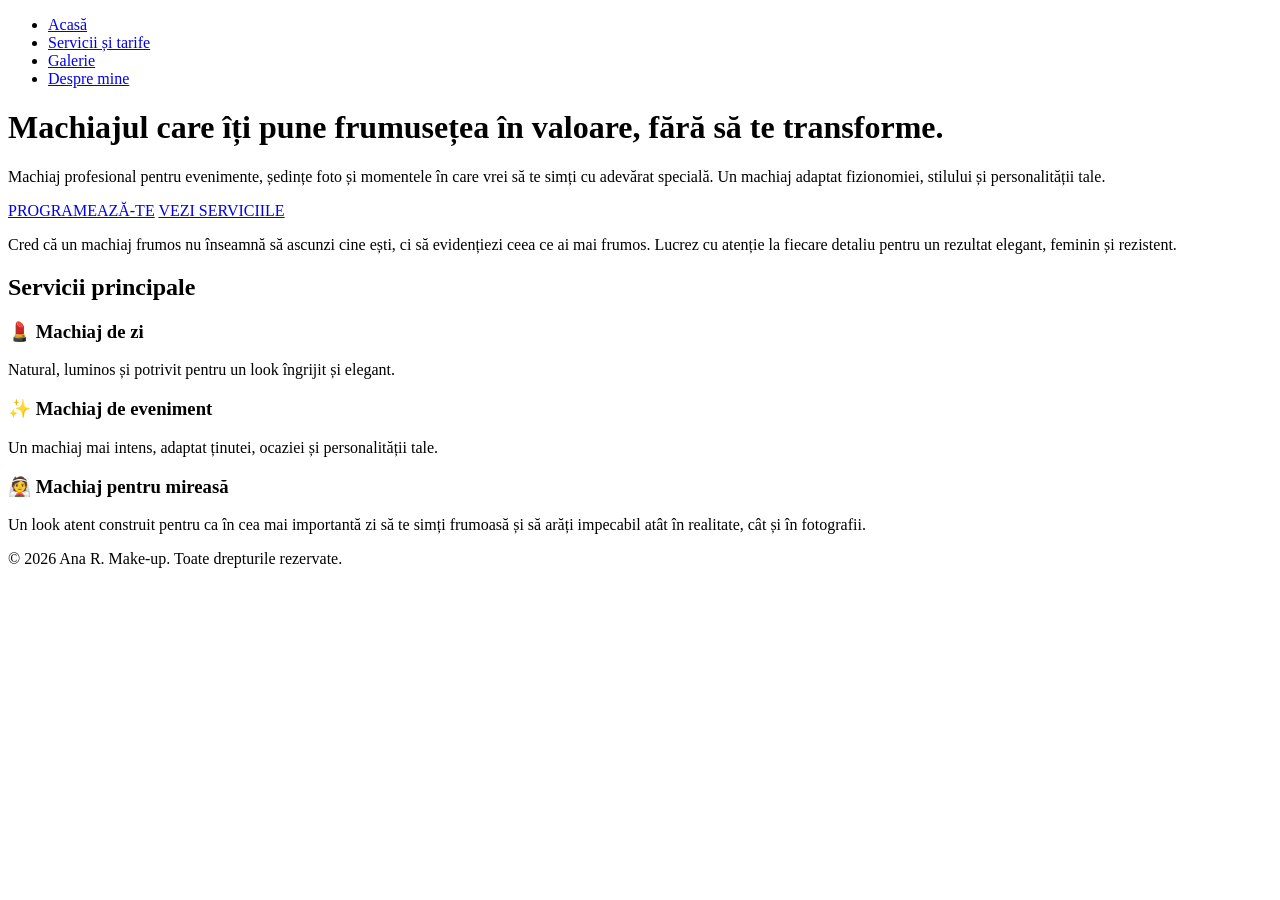
==== index.html @ 7019aa93 "Update index.html" ====
<!DOCTYPE html>
<html lang="ro">
<head>
  <meta charset="UTF-8">
  <meta name="viewport" content="width=device-width, initial-scale=1.0">
  <title>Ana R. Make-up</title>
  <!--Logo title begin-->
  <link rel="icon" type="img/icon" href="logo_Ana_R.png">
  <!--Logo Title end-->
  <link rel="stylesheet" href="/style/style.css">
</head>
<body>
  <header></header>
  <!-- Navigarea Eleganta Modificata -->
  <nav class="main-navbar">
    <div class="nav-container">
      <div class="menu">
        <ul>
          <li><a href="index.html" class="nav-link">Acasă</a></li>
          <li><a href="services.html" class="nav-link">Servicii și tarife</a></li>
          <li><a href="gallery.html" class="nav-link">Galerie</a></li>
          <li><a href="about_my.html" class="nav-link">Despre mine</a></li>
        </ul>
      </div>
    </div>
  </nav>

  <!-- Sectiunea Hero -->
    <div class="hero-section">
        <h1>Machiajul care îți pune frumusețea în valoare, fără să te transforme.</h1>
        <p class="subtitle">Machiaj profesional pentru evenimente, ședințe foto și momentele în care vrei să te simți cu adevărat specială. Un machiaj adaptat fizionomiei, stilului și personalității tale.</p>
        
        <div class="cta-buttons">
            <a href="services.html" class="btn-primary">PROGRAMEAZĂ-TE</a>
            <a href="services.html" class="btn-secondary">VEZI SERVICIILE</a>
        </div>
    </div>

    <!-- Scurta Prezentare -->
    <div class="intro-section">
        <p>Cred că un machiaj frumos nu înseamnă să ascunzi cine ești, ci să evidențiezi ceea ce ai mai frumos. Lucrez cu atenție la fiecare detaliu pentru un rezultat elegant, feminin și rezistent.</p>
    </div>

    <!-- Servicii Vedeta (Mini-Carduri) -->
    <div class="featured-services">
        <h2>Servicii principale</h2>
        <div class="services-grid">
            <div class="service-card">
                <h3>💄 Machiaj de zi</h3>
                <p>Natural, luminos și potrivit pentru un look îngrijit și elegant.</p>
            </div>
            <div class="service-card">
                <h3>✨ Machiaj de eveniment</h3>
                <p>Un machiaj mai intens, adaptat ținutei, ocaziei și personalității tale.</p>
            </div>
            <div class="service-card">
                <h3>👰 Machiaj pentru mireasă</h3>
                <p>Un look atent construit pentru ca în cea mai importantă zi să te simți frumoasă și să arăți impecabil atât în realitate, cât și în fotografii.</p>
            </div>
        </div>
    </div>
  <aside></aside>
   <!-- Subsol Pagina (Footer) -->
  <footer>
    <div class="footer-content">
      <p>&copy; 2026 Ana R. Make-up. Toate drepturile rezervate.</p>
    </div>
  </footer>
</body>
</html>

</body>
</html>
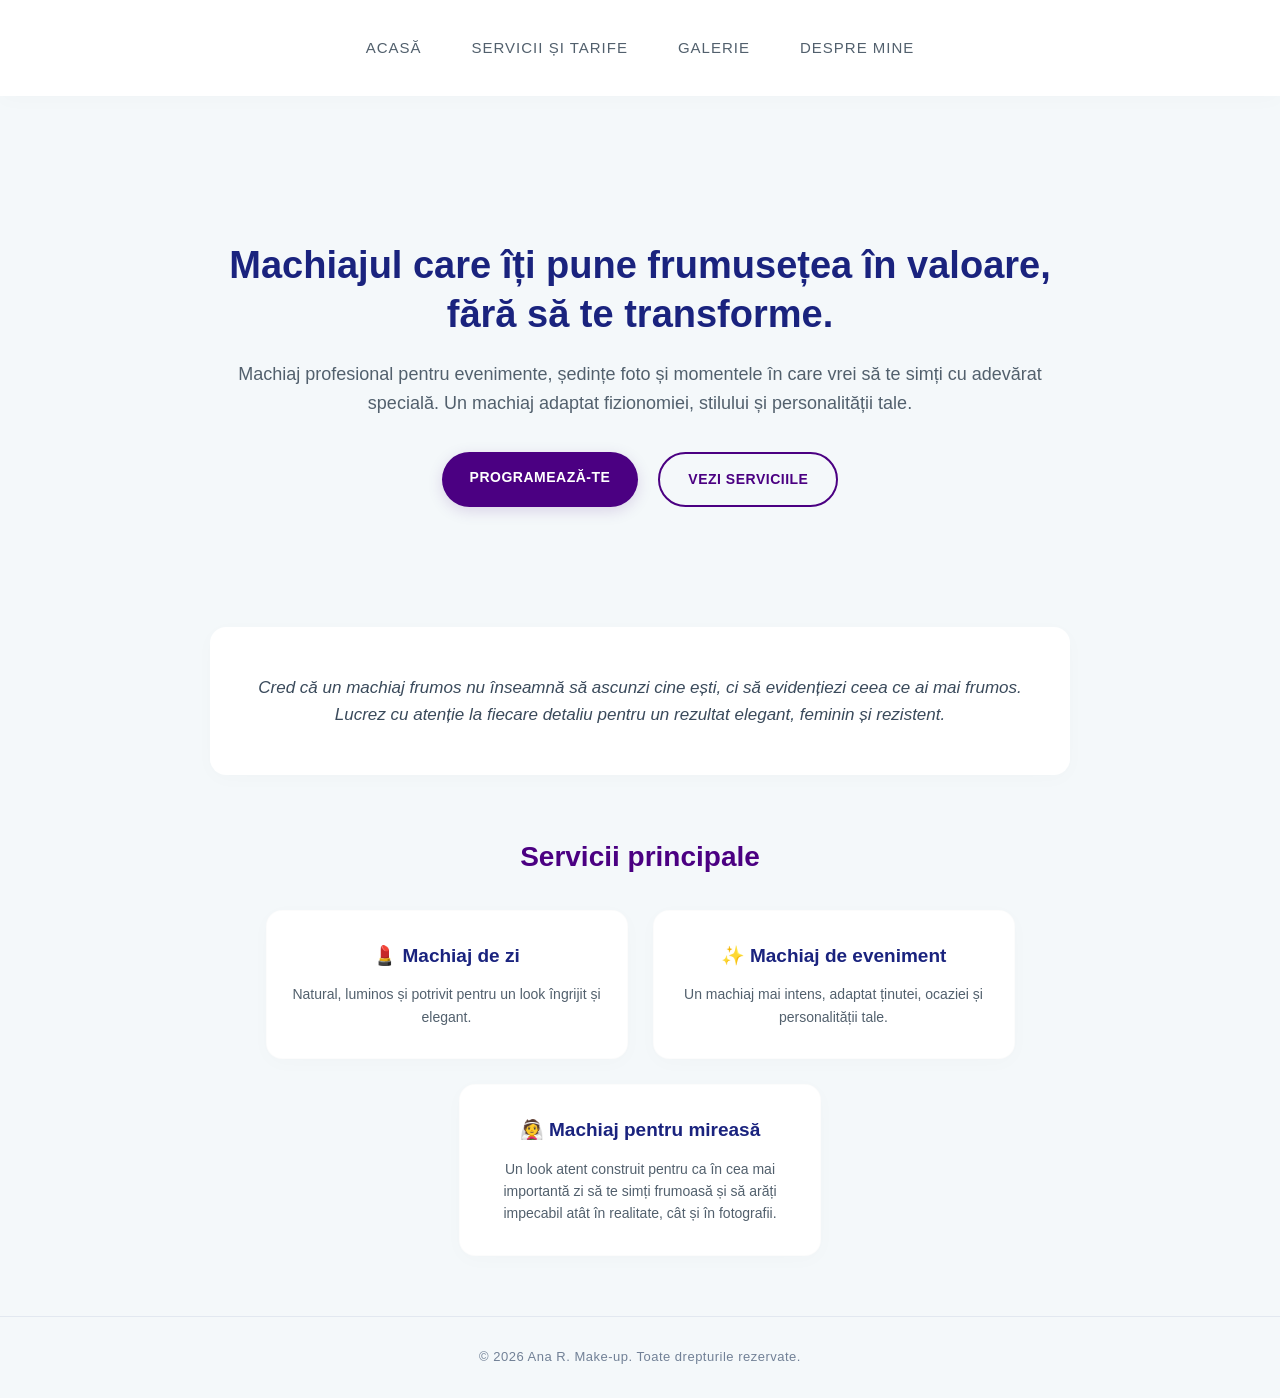
==== commit 936354d3: "Update index.html" ====
--- a/index.html
+++ b/index.html
@@ -7,7 +7,7 @@
   <!--Logo title begin-->
   <link rel="icon" type="img/icon" href="logo_Ana_R.png">
   <!--Logo Title end-->
-  <link rel="stylesheet" href="/style/style.css">
+  <link rel="stylesheet" href="style.css">
 </head>
 <body>
   <header></header>
--- a/style.css
+++ b/style.css
@@ -0,0 +1,375 @@
+body{
+  background-color:  #F0F8FF;
+  color: #1A237E;
+  font-family: Arial,sans-serif;
+}
+
+
+
+
+/* ==========================================================================
+   STILIZARE NAVBAR PREMIUM (MODIFICAT - COBORT ȘI AERISIT)
+   ========================================================================== */
+.main-navbar {
+    background-color: #ffffff; /* Fundal alb imaculat pentru contrast */
+    padding: 35px 0;           /* Mărit de la 20px pentru a coborî vizual meniul și a-l face mai impunător */
+    margin-bottom: 40px;       /* Împinge conținutul paginii (Hero) mai jos, eliminând senzația de înghesuit */
+    box-shadow: 0 4px 20px rgba(0, 0, 0, 0.02); /* Umbră extrem de subtilă */
+    position: sticky;          /* Rămâne fix sus la scroll într-un mod elegant */
+    top: 0;
+    z-index: 1000;
+}
+
+.nav-container {
+    max-width: 1000px;
+    margin: 0 auto;
+    padding: 0 20px;
+    display: flex;
+    justify-content: center;   /* Centrează perfect meniul pe ecran */
+}
+
+.menu ul {
+    list-style-type: none;     /* Elimină punctele din listă */
+    margin: 0;
+    padding: 0;
+    display: flex;
+    gap: 50px;                 /* Spațiere mărită între legături pentru un aspect mai aerisit */
+}
+
+.nav-link {
+    text-decoration: none;
+    color: #52606D;            /* Griul rafinat din restul site-ului */
+    font-size: 15px;
+    font-weight: 500;
+    letter-spacing: 1px;       /* Distanțare ușoară între litere pentru eleganță */
+    text-transform: uppercase; /* Scris cu majuscule discrete */
+    padding: 8px 0;
+    position: relative;
+    transition: color 0.3s ease;
+}
+
+/* Efect vizual la hover: Indigo-ul din paleta de culori a site-ului */
+.nav-link:hover {
+    color: #4B0082; 
+}
+
+/* Linia fină decorativă care se deschide de la mijloc la hover */
+.nav-link::after {
+    content: '';
+    position: absolute;
+    bottom: 0;
+    left: 50%;
+    width: 0;
+    height: 2px;
+    background-color: #4B0082;
+    transition: all 0.3s ease;
+    transform: translateX(-50%);
+}
+
+.nav-link:hover::after {
+    width: 100%;               /* Linia se extinde complet doar când pui mouse-ul */
+}
+
+
+
+
+/* ==========================================================================
+   1. STILURI GENERALE ȘI FUNDAL
+   ========================================================================== */
+body {
+    background-color: #F4F8FA; /* Albastru extrem de fin și deschis, aproape de alb */
+    color: #2C3E50;            /* Gri închis spre albastru, foarte elegant */
+    font-family: 'Segoe UI', Roboto, Helvetica, Arial, sans-serif;
+    margin: 0;
+    padding: 0;
+    line-height: 1.6;
+}
+
+/* Containere pentru aliniere */
+.container, .services-container, .gallery-container, .about-container {
+    max-width: 1000px;
+    margin: 0 auto;
+    padding: 40px 20px;
+}
+
+h2 {
+    color: #4B0082; /* Accent Indigo pentru titluri */
+    font-size: 28px;
+    font-weight: 600;
+    text-align: center;
+    margin-bottom: 10px;
+}
+
+.section-intro {
+    text-align: center;
+    max-width: 700px;
+    margin: 0 auto 40px auto;
+    color: #606F7B;
+    font-size: 16px;
+}
+
+/* ==========================================================================
+   2. PAGINA ACASĂ (INDEX) - HERO & INTRO
+   ========================================================================== */
+.hero-section {
+    text-align: center;
+    padding: 80px 20px;
+    max-width: 850px;
+    margin: 0 auto;
+}
+
+.hero-section h1 {
+    font-size: 38px;
+    color: #1A237E; /* Albastru închis regal */
+    line-height: 1.3;
+    margin-bottom: 20px;
+    font-weight: 600;
+}
+
+.hero-section .subtitle {
+    font-size: 18px;
+    color: #52606D;
+    margin-bottom: 35px;
+}
+
+/* Butoane interactive */
+.cta-buttons {
+    display: flex;
+    justify-content: center;
+    gap: 20px;
+}
+
+.btn-primary, .btn-secondary {
+    display: inline-block;
+    text-decoration: none;
+    padding: 14px 28px;
+    font-size: 14px;
+    font-weight: 600;
+    letter-spacing: 0.5px;
+    border-radius: 30px; /* Margini complet rotunjite și fine */
+    transition: all 0.3s ease;
+}
+
+.btn-primary {
+    background-color: #4B0082; /* Indigo */
+    color: #ffffff;
+    box-shadow: 0 4px 15px rgba(75, 0, 130, 0.15);
+}
+
+.btn-primary:hover {
+    background-color: #360061;
+    transform: translateY(-2px); /* Ridicare ușoară la hover */
+}
+
+.btn-secondary {
+    background-color: transparent;
+    color: #4B0082;
+    border: 2px solid #4B0082;
+}
+
+.btn-secondary:hover {
+    background-color: rgba(75, 0, 130, 0.05);
+    transform: translateY(-2px);
+}
+
+/* Scurta prezentare */
+.intro-section {
+    background-color: #ffffff; /* Fundal alb curat pentru contrast */
+    max-width: 800px;
+    margin: 40px auto;
+    padding: 30px;
+    border-radius: 16px;
+    text-align: center;
+    font-size: 17px;
+    font-style: italic;
+    color: #3A4A5B;
+    box-shadow: 0 4px 20px rgba(0, 0, 0, 0.02);
+}
+
+/* ==========================================================================
+   3. CARDURI DE SERVICII PRINCIPALE (INDEX)
+   ========================================================================== */
+.featured-services {
+    max-width: 1000px;
+    margin: 60px auto;
+    padding: 0 20px;
+}
+
+.services-grid {
+    display: flex;
+    flex-wrap: wrap;
+    gap: 25px;
+    justify-content: center;
+    margin-top: 30px;
+}
+
+.service-card {
+    background: #ffffff;
+    flex: 1;
+    min-width: 280px;
+    max-width: 310px;
+    padding: 30px 25px;
+    border-radius: 16px;
+    box-shadow: 0 4px 20px rgba(0, 0, 0, 0.02);
+    border: 1px solid rgba(0, 0, 0, 0.01);
+    text-align: center;
+    transition: transform 0.3s ease;
+}
+
+.service-card:hover {
+    transform: translateY(-5px);
+}
+
+.service-card h3 {
+    color: #1A237E;
+    font-size: 19px;
+    margin-top: 0;
+    margin-bottom: 12px;
+}
+
+.service-card p {
+    font-size: 14px;
+    color: #52606D;
+    margin: 0;
+}
+
+/* ==========================================================================
+   4. PAGINA DE SERVICII - TABEL ELEGANT
+   ========================================================================== */
+.prices-table {
+    width: 100%;
+    border-collapse: collapse;
+    background: #ffffff;
+    border-radius: 16px;
+    overflow: hidden; /* Ascunde colțurile ascuțite ale tabelului */
+    box-shadow: 0 4px 25px rgba(0, 0, 0, 0.03);
+    margin-top: 20px;
+}
+
+.prices-table th {
+    background-color: #4B0082; /* Antet tabel indigo */
+    color: #ffffff;
+    text-align: left;
+    padding: 18px 24px;
+    font-size: 15px;
+    text-transform: uppercase;
+    letter-spacing: 0.5px;
+}
+
+.prices-table td {
+    padding: 20px 24px;
+    border-bottom: 1px solid #EBF1F5;
+    color: #2C3E50;
+    font-size: 15px;
+}
+
+.prices-table tr:last-child td {
+    border-bottom: none;
+}
+
+.prices-table td strong {
+    color: #1A237E;
+}
+
+.prices-table td small {
+    color: #7B8A96;
+    font-size: 13px;
+}
+
+/* ==========================================================================
+   5. PAGINA GALERIE - PORTOFOLIU GRID
+   ========================================================================== */
+.gallery-grid {
+    display: grid;
+    grid-template-columns: repeat(auto-fit, minmax(220px, 1fr));
+    gap: 25px;
+    margin-top: 30px;
+}
+
+.gallery-item {
+    position: relative;
+    background: #ffffff;
+    border-radius: 16px;
+    overflow: hidden;
+    box-shadow: 0 4px 20px rgba(0, 0, 0, 0.03);
+}
+
+.gallery-item img {
+    width: 100%;
+    height: 320px;
+    object-fit: cover; /* Decupează armonios pozele indiferent de dimensiunea originală */
+    display: block;
+    transition: transform 0.4s ease;
+}
+
+.gallery-item:hover img {
+    transform: scale(1.05); /* Zoom discret la trecerea cu mouse-ul */
+}
+
+.gallery-tag {
+    display: block;
+    padding: 12px;
+    text-align: center;
+    font-size: 14px;
+    font-weight: 500;
+    color: #4A5568;
+    background-color: #ffffff;
+    border-top: 1px solid #F0F4F8;
+}
+
+/* ==========================================================================
+   6. PAGINA DESPRE MINE - PARAGRAFE ȘI EMBLEME
+   ========================================================================== */
+.about-paragraphs {
+    max-width: 750px;
+    margin: 30px auto 50px auto;
+    font-size: 16px;
+    color: #3A4A5B;
+    text-align: center;
+}
+
+.about-paragraphs p {
+    margin-bottom: 20px;
+}
+
+.info-badge {
+    background: #ffffff;
+    max-width: 750px;
+    margin: 20px auto;
+    padding: 25px 30px;
+    border-radius: 16px;
+    box-shadow: 0 4px 20px rgba(0, 0, 0, 0.02);
+    border-left: 4px solid #4B0082; /* Linie fină decorativă indigo în stânga */
+}
+
+.info-badge h3 {
+    margin-top: 0;
+    margin-bottom: 10px;
+    color: #1A237E;
+    font-size: 18px;
+}
+
+.info-badge p {
+    margin: 0;
+    font-size: 14.5px;
+    color: #52606D;
+}
+/* ==========================================================================
+   7. STILIZARE FOOTER (SUBSOL PAGINĂ)
+   ========================================================================== */
+footer {
+    width: 100%;
+    background-color: transparent; /* Rămâne pe fundalul fin al site-ului */
+    padding: 30px 0;
+    margin-top: 60px;              /* Împinge footer-ul ca să respire conținutul */
+    border-top: 1px solid #E2E8F0; /* O linie fină despărțitoare gri-albăstruie */
+    text-align: center;
+}
+
+.footer-content p {
+    margin: 0;
+    font-family: 'Segoe UI', Roboto, sans-serif;
+    font-size: 13px;               /* Text mic și elegant */
+    color: #718096;                /* Un gri șters, finuț */
+    letter-spacing: 0.5px;
+}
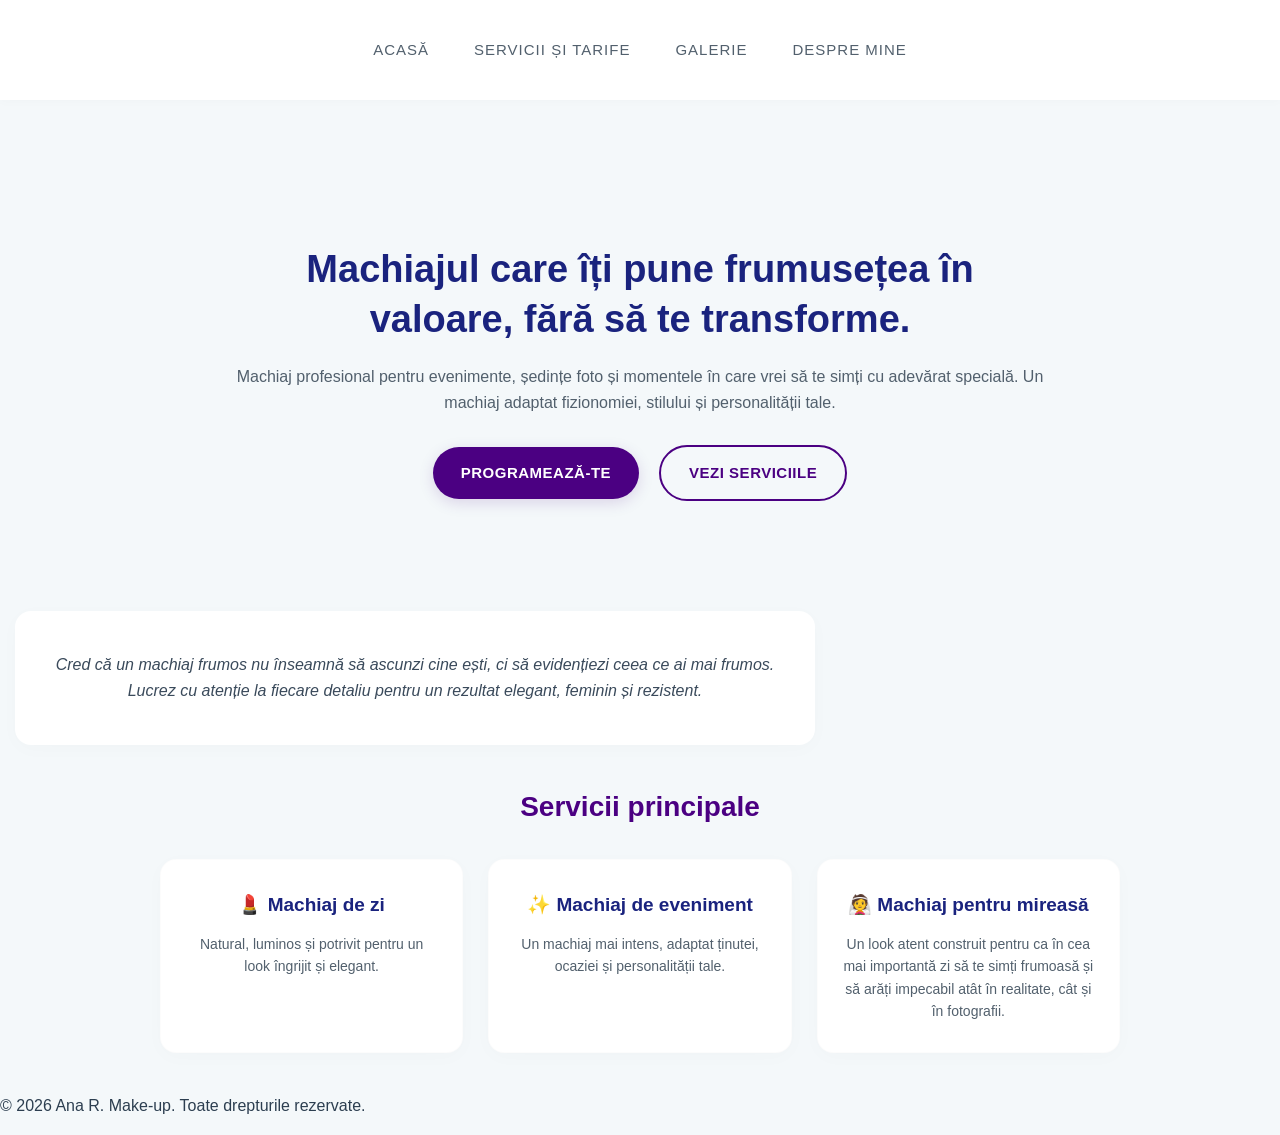
==== commit 1b97eab9: "Update index.html" ====
--- a/index.html
+++ b/index.html
@@ -7,7 +7,8 @@
   <!--Logo title begin-->
   <link rel="icon" type="img/icon" href="logo_Ana_R.png">
   <!--Logo Title end-->
-  <link rel="stylesheet" href="style.css">
+  <link rel="stylesheet" href="style.css?v=3">
+
 </head>
 <body>
   <header></header>
--- a/style.css
+++ b/style.css
@@ -1,81 +1,10 @@
-body{
-  background-color:  #F0F8FF;
-  color: #1A237E;
-  font-family: Arial,sans-serif;
-}
-
-
-
-
 /* ==========================================================================
-   STILIZARE NAVBAR PREMIUM (MODIFICAT - COBORT ȘI AERISIT)
+   1. RESET ȘI STILURI GENERALE (PENTRU TOATE ECRANELE)
    ========================================================================== */
-.main-navbar {
-    background-color: #ffffff; /* Fundal alb imaculat pentru contrast */
-    padding: 35px 0;           /* Mărit de la 20px pentru a coborî vizual meniul și a-l face mai impunător */
-    margin-bottom: 40px;       /* Împinge conținutul paginii (Hero) mai jos, eliminând senzația de înghesuit */
-    box-shadow: 0 4px 20px rgba(0, 0, 0, 0.02); /* Umbră extrem de subtilă */
-    position: sticky;          /* Rămâne fix sus la scroll într-un mod elegant */
-    top: 0;
-    z-index: 1000;
-}
-
-.nav-container {
-    max-width: 1000px;
-    margin: 0 auto;
-    padding: 0 20px;
-    display: flex;
-    justify-content: center;   /* Centrează perfect meniul pe ecran */
-}
-
-.menu ul {
-    list-style-type: none;     /* Elimină punctele din listă */
-    margin: 0;
-    padding: 0;
-    display: flex;
-    gap: 50px;                 /* Spațiere mărită între legături pentru un aspect mai aerisit */
-}
-
-.nav-link {
-    text-decoration: none;
-    color: #52606D;            /* Griul rafinat din restul site-ului */
-    font-size: 15px;
-    font-weight: 500;
-    letter-spacing: 1px;       /* Distanțare ușoară între litere pentru eleganță */
-    text-transform: uppercase; /* Scris cu majuscule discrete */
-    padding: 8px 0;
-    position: relative;
-    transition: color 0.3s ease;
-}
-
-/* Efect vizual la hover: Indigo-ul din paleta de culori a site-ului */
-.nav-link:hover {
-    color: #4B0082; 
-}
-
-/* Linia fină decorativă care se deschide de la mijloc la hover */
-.nav-link::after {
-    content: '';
-    position: absolute;
-    bottom: 0;
-    left: 50%;
-    width: 0;
-    height: 2px;
-    background-color: #4B0082;
-    transition: all 0.3s ease;
-    transform: translateX(-50%);
-}
-
-.nav-link:hover::after {
-    width: 100%;               /* Linia se extinde complet doar când pui mouse-ul */
-}
-
-
-
-
-/* ==========================================================================
-   1. STILURI GENERALE ȘI FUNDAL
-   ========================================================================== */
+* {
+    box-sizing: border-box; /* Previne ieșirea elementelor din margini */
+}
+
 body {
     background-color: #F4F8FA; /* Albastru extrem de fin și deschis, aproape de alb */
     color: #2C3E50;            /* Gri închis spre albastru, foarte elegant */
@@ -109,56 +38,113 @@
 }
 
 /* ==========================================================================
-   2. PAGINA ACASĂ (INDEX) - HERO & INTRO
+   2. STRUCTURĂ NAVBAR (MOBILE FIRST - TELEFOANE)
+   ========================================================================== */
+.main-navbar {
+    background-color: #ffffff;
+    padding: 15px 0;              
+    margin-bottom: 20px;          
+    box-shadow: 0 2px 10px rgba(0, 0, 0, 0.02);
+    position: sticky;
+    top: 0;
+    z-index: 1000;
+    width: 100%;
+}
+
+.nav-container {
+    width: 100%;
+    padding: 0 15px;              
+}
+
+.menu {
+    width: 100%;
+}
+
+.menu ul {
+    list-style-type: none;
+    margin: 0;
+    padding: 0;
+    display: flex;
+    flex-direction: column;       /* Elemente așezate vertical pe mobil */
+    gap: 12px;                    
+    align-items: center;          
+    width: 100%;
+}
+
+.nav-link {
+    text-decoration: none;
+    color: #52606D;
+    font-size: 14px;              
+    font-weight: 500;
+    letter-spacing: 0.5px;
+    text-transform: uppercase;
+    padding: 6px 12px;
+    display: block;               
+    transition: all 0.3s ease;
+    text-align: center;
+}
+
+.nav-link:hover {
+    color: #4B0082;
+}
+
+/* ==========================================================================
+   3. PAGINA ACASĂ - HERO & SECȚIUNEA INTRO (STILIZARE SPECIALĂ MOBIL)
    ========================================================================== */
 .hero-section {
     text-align: center;
-    padding: 80px 20px;
+    padding: 40px 20px; /* Redus pe mobil ca să nu ocupe tot ecranul */
     max-width: 850px;
     margin: 0 auto;
 }
 
 .hero-section h1 {
-    font-size: 38px;
-    color: #1A237E; /* Albastru închis regal */
+    font-size: 28px; /* Redus considerabil de la 38px pe mobil pentru a preveni textul gigant */
+    color: #1A237E;  /* Albastru închis regal */
     line-height: 1.3;
     margin-bottom: 20px;
     font-weight: 600;
 }
 
 .hero-section .subtitle {
-    font-size: 18px;
+    font-size: 16px;
     color: #52606D;
-    margin-bottom: 35px;
-}
-
-/* Butoane interactive */
+    margin-bottom: 30px;
+}
+
+/* Butoane interactive optimizate pentru mobil */
 .cta-buttons {
     display: flex;
-    justify-content: center;
-    gap: 20px;
+    flex-direction: column; /* Pe telefoane se pun unul sub altul pentru a nu fi tăiate */
+    align-items: center;
+    gap: 15px;
+    width: 100%;
 }
 
 .btn-primary, .btn-secondary {
     display: inline-block;
     text-decoration: none;
     padding: 14px 28px;
-    font-size: 14px;
+    font-size: 15px;
     font-weight: 600;
     letter-spacing: 0.5px;
-    border-radius: 30px; /* Margini complet rotunjite și fine */
+    border-radius: 30px; 
     transition: all 0.3s ease;
+    width: 100%;         /* Ocupă toată lățimea disponibilă pe mobil pentru click ușor */
+    max-width: 280px;    /* Împiedică butoanele să devină uriașe pe ecrane intermediare */
+    text-align: center;
+    white-space: nowrap; /* Împiedică cuvintele lungi să treacă urât pe rândul doi */
 }
 
 .btn-primary {
-    background-color: #4B0082; /* Indigo */
+    background-color: #4B0082; 
     color: #ffffff;
     box-shadow: 0 4px 15px rgba(75, 0, 130, 0.15);
 }
 
 .btn-primary:hover {
     background-color: #360061;
-    transform: translateY(-2px); /* Ridicare ușoară la hover */
+    transform: translateY(-2px); 
 }
 
 .btn-secondary {
@@ -174,24 +160,24 @@
 
 /* Scurta prezentare */
 .intro-section {
-    background-color: #ffffff; /* Fundal alb curat pentru contrast */
+    background-color: #ffffff; 
     max-width: 800px;
-    margin: 40px auto;
-    padding: 30px;
+    margin: 30px 15px;
+    padding: 25px;
     border-radius: 16px;
     text-align: center;
-    font-size: 17px;
+    font-size: 16px;
     font-style: italic;
     color: #3A4A5B;
     box-shadow: 0 4px 20px rgba(0, 0, 0, 0.02);
 }
 
 /* ==========================================================================
-   3. CARDURI DE SERVICII PRINCIPALE (INDEX)
+   4. ALTE SECȚIUNI (CARDURI, TABELE, GRIDURI)
    ========================================================================== */
 .featured-services {
     max-width: 1000px;
-    margin: 60px auto;
+    margin: 40px auto;
     padding: 0 20px;
 }
 
@@ -233,21 +219,18 @@
     margin: 0;
 }
 
-/* ==========================================================================
-   4. PAGINA DE SERVICII - TABEL ELEGANT
-   ========================================================================== */
 .prices-table {
     width: 100%;
     border-collapse: collapse;
     background: #ffffff;
     border-radius: 16px;
-    overflow: hidden; /* Ascunde colțurile ascuțite ale tabelului */
+    overflow: hidden; 
     box-shadow: 0 4px 25px rgba(0, 0, 0, 0.03);
     margin-top: 20px;
 }
 
 .prices-table th {
-    background-color: #4B0082; /* Antet tabel indigo */
+    background-color: #4B0082; 
     color: #ffffff;
     text-align: left;
     padding: 18px 24px;
@@ -276,9 +259,6 @@
     font-size: 13px;
 }
 
-/* ==========================================================================
-   5. PAGINA GALERIE - PORTOFOLIU GRID
-   ========================================================================== */
 .gallery-grid {
     display: grid;
     grid-template-columns: repeat(auto-fit, minmax(220px, 1fr));
@@ -297,79 +277,141 @@
 .gallery-item img {
     width: 100%;
     height: 320px;
-    object-fit: cover; /* Decupează armonios pozele indiferent de dimensiunea originală */
-    display: block;
-    transition: transform 0.4s ease;
-}
-
-.gallery-item:hover img {
-    transform: scale(1.05); /* Zoom discret la trecerea cu mouse-ul */
-}
-
-.gallery-tag {
-    display: block;
-    padding: 12px;
-    text-align: center;
-    font-size: 14px;
-    font-weight: 500;
-    color: #4A5568;
-    background-color: #ffffff;
-    border-top: 1px solid #F0F4F8;
-}
+    object-fit: cover; 
+}
+
 
 /* ==========================================================================
-   6. PAGINA DESPRE MINE - PARAGRAFE ȘI EMBLEME
+   5. ADAPTARE DETALIATĂ PENTRU TABLETE ȘI LAPTOPURI (ECRANE MARI > 769px)
    ========================================================================== */
-.about-paragraphs {
-    max-width: 750px;
-    margin: 30px auto 50px auto;
-    font-size: 16px;
-    color: #3A4A5B;
-    text-align: center;
-}
-
-.about-paragraphs p {
-    margin-bottom: 20px;
-}
-
-.info-badge {
-    background: #ffffff;
-    max-width: 750px;
-    margin: 20px auto;
-    padding: 25px 30px;
-    border-radius: 16px;
-    box-shadow: 0 4px 20px rgba(0, 0, 0, 0.02);
-    border-left: 4px solid #4B0082; /* Linie fină decorativă indigo în stânga */
-}
-
-.info-badge h3 {
-    margin-top: 0;
-    margin-bottom: 10px;
-    color: #1A237E;
-    font-size: 18px;
-}
-
-.info-badge p {
-    margin: 0;
-    font-size: 14.5px;
-    color: #52606D;
-}
-/* ==========================================================================
-   7. STILIZARE FOOTER (SUBSOL PAGINĂ)
-   ========================================================================== */
-footer {
-    width: 100%;
-    background-color: transparent; /* Rămâne pe fundalul fin al site-ului */
-    padding: 30px 0;
-    margin-top: 60px;              /* Împinge footer-ul ca să respire conținutul */
-    border-top: 1px solid #E2E8F0; /* O linie fină despărțitoare gri-albăstruie */
-    text-align: center;
-}
-
-.footer-content p {
-    margin: 0;
-    font-family: 'Segoe UI', Roboto, sans-serif;
-    font-size: 13px;               /* Text mic și elegant */
-    color: #718096;                /* Un gri șters, finuț */
-    letter-spacing: 0.5px;
-}
+@media screen and (min-width: 769px) {
+    .main-navbar {
+        padding: 30px 0;          
+        margin-bottom: 40px;
+    }
+
+    .nav-container {
+        max-width: 1000px;
+        margin: 0 auto;
+        display: flex;
+        justify-content: center;
+    }
+
+    .menu ul {
+        flex-direction: row;      /* Meniul revine la formă orizontală pe monitor */
+        gap: 45px;                
+        justify-content: center;
+    }
+
+    .nav-link {
+        font-size: 15px;
+        letter-spacing: 1px;
+        padding: 8px 0;
+        position: relative;
+    }
+
+    .nav-link::after {
+        content: '';
+        position: absolute;
+        bottom: 0;
+        left: 50%;
+        width: 0;
+        height: 2px;
+        background-color: #4B0082;
+        transition: all 0.3s ease;
+        transform: translateX(-50%);
+    }
+
+    .nav-link:hover::after {
+        width: 100%;
+    }
+
+    /* Modificări secțiune Hero pe PC */
+    .hero-section {
+        padding: 80px 20px;
+    }
+
+    .hero-section h1 {
+        font-size: 38px; /* Își revine la dimensiunea elegantă de monitor */
+    }
+
+    /* Butoanele revin în linie orizontală pe ecran mare */
+    .cta-buttons {
+        flex-direction: row;
+        justify-content: center;
+        gap: 20px;
+    }
+
+    .btn-primary, .btn-secondary {
+        width: auto; /* Renunță la lățimea 100% de mobil */
+    }
+}
+
+/* ==========================================
+   STILURI SPECIALE PENTRU MOBIL (RESPONSIVE)
+   ========================================== */
+@media (max-width: 768px) {
+    
+    /* 1. Meniul de Navigare (Aliniat pe orizontală, de la stânga la dreapta) */
+    .menu ul {
+        display: flex !important;
+        flex-direction: row !important;  /* Forțează așezarea în linie */
+        flex-wrap: wrap;                 /* Trece pe rând nou doar dacă ecranul e extrem de mic */
+        justify-content: center;         /* Centrează meniul pe ecran */
+        gap: 6px 10px;                   /* Spațiu mic între link-uri (6px sus/jos, 10px stânga/dreapta) */
+        padding: 10px 5px !important;
+        margin: 0;
+        list-style: none;
+        width: 100%;
+    }
+
+    .nav-link {
+        font-size: 11px !important;      /* Font mai mic ca să încapă toate pe un singur rând */
+        padding: 5px 6px !important;     /* Spațiere compactă pe orizontală */
+        letter-spacing: 0.3px !important;
+        white-space: nowrap;             /* Împiedică ruperea textului din interiorul unui link (ex: "DESPRE MINE") */
+    }
+
+    /* 2. Zona de text (Hero Section) */
+    .hero-content h1 {
+        font-size: 28px !important;      /* Micșorează titlul principal ca să nu ocupe tot ecranul */
+        line-height: 1.3;
+        padding: 0 15px;
+    }
+
+    .hero-content p {
+        font-size: 15px !important;      /* Ajustează textul descriptiv */
+        padding: 0 20px;
+    }
+
+    /* 3. Butoanele de jos (PROGRAMEAZĂ-TE / VEZI SERVICIILE) */
+    .hero-buttons {
+        display: flex !important;
+        flex-direction: column !important; /* Butoanele stau unul sub altul pentru a avea lățime completă și a fi ușor de apăsat */
+        align-items: center;
+        gap: 12px;
+        width: 100%;
+        padding: 0 20px;
+        box-sizing: border-box;
+    }
+
+    /* Stilul comun pentru ambele butoane pe mobil */
+    .hero-buttons a, 
+    .hero-buttons button,
+    .btn-programeaza, 
+    .btn-vezi {
+        display: block !important;
+        width: 100% !important;          /* Ocupă toată lățimea ecranului (minus marginile) */
+        max-width: 320px;                /* Nu le lasă să devină exagerat de late pe telefoane mari */
+        box-sizing: border-box;
+        padding: 14px 20px !important;   /* Spațiu interior generos pentru text */
+        text-align: center;
+        font-size: 14px !important;      /* Dimensiune perfectă pentru lizibilitate */
+        font-weight: 600;
+        letter-spacing: 0.5px;
+        text-transform: uppercase;
+        border-radius: 30px !important;  /* Păstrează marginile rotunjite din design */
+        white-space: nowrap;             /* Garantează că textul nu se va tăia niciodată */
+    }
+}
+
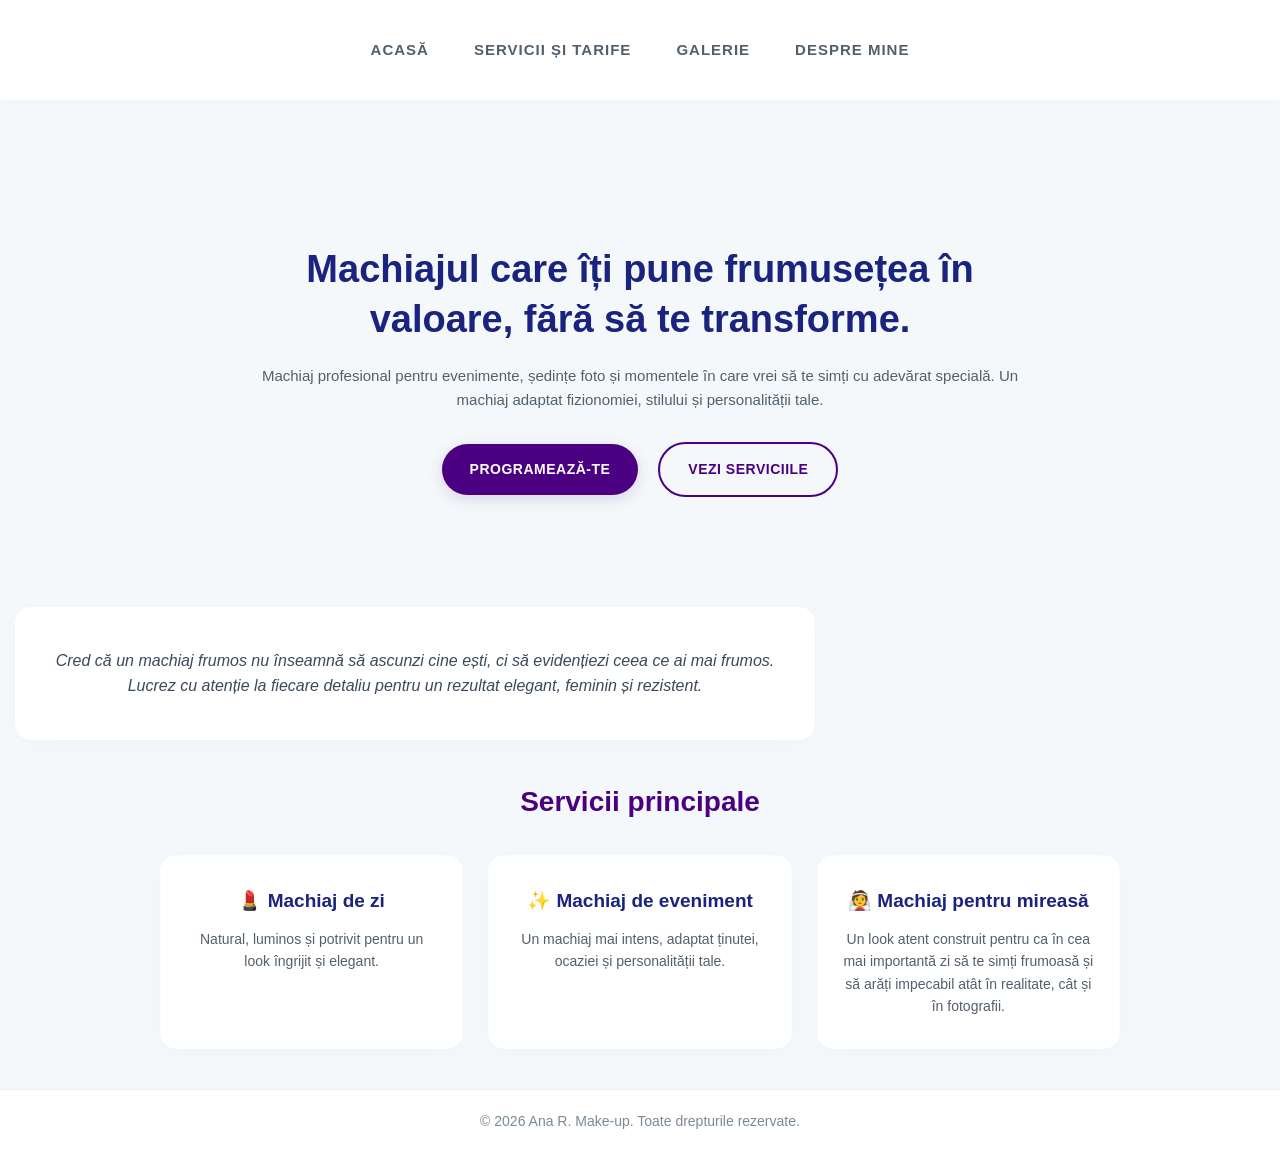
==== commit bf397cb0: "Update index.html" ====
--- a/index.html
+++ b/index.html
@@ -3,7 +3,7 @@
 <head>
   <meta charset="UTF-8">
   <meta name="viewport" content="width=device-width, initial-scale=1.0">
-  <title>Ana R. Make-up</title>
+  <title>Anamaria R. Make-up</title>
   <!--Logo title begin-->
   <link rel="icon" type="img/icon" href="logo_Ana_R.png">
   <!--Logo Title end-->
--- a/style.css
+++ b/style.css
@@ -2,19 +2,18 @@
    1. RESET ȘI STILURI GENERALE (PENTRU TOATE ECRANELE)
    ========================================================================== */
 * {
-    box-sizing: border-box; /* Previne ieșirea elementelor din margini */
+    box-sizing: border-box;
 }
 
 body {
-    background-color: #F4F8FA; /* Albastru extrem de fin și deschis, aproape de alb */
-    color: #2C3E50;            /* Gri închis spre albastru, foarte elegant */
+    background-color: #F4F8FA;
+    color: #2C3E50;
     font-family: 'Segoe UI', Roboto, Helvetica, Arial, sans-serif;
     margin: 0;
     padding: 0;
     line-height: 1.6;
 }
 
-/* Containere pentru aliniere */
 .container, .services-container, .gallery-container, .about-container {
     max-width: 1000px;
     margin: 0 auto;
@@ -22,7 +21,7 @@
 }
 
 h2 {
-    color: #4B0082; /* Accent Indigo pentru titluri */
+    color: #4B0082;
     font-size: 28px;
     font-weight: 600;
     text-align: center;
@@ -38,11 +37,11 @@
 }
 
 /* ==========================================================================
-   2. STRUCTURĂ NAVBAR (MOBILE FIRST - TELEFOANE)
+   2. STRUCTURĂ NAVBAR (MOBILE FIRST - ÎN LINIE ORIZONTALĂ)
    ========================================================================== */
 .main-navbar {
     background-color: #ffffff;
-    padding: 15px 0;              
+    padding: 12px 0;              
     margin-bottom: 20px;          
     box-shadow: 0 2px 10px rgba(0, 0, 0, 0.02);
     position: sticky;
@@ -53,7 +52,7 @@
 
 .nav-container {
     width: 100%;
-    padding: 0 15px;              
+    padding: 0 5px;              
 }
 
 .menu {
@@ -65,8 +64,10 @@
     margin: 0;
     padding: 0;
     display: flex;
-    flex-direction: column;       /* Elemente așezate vertical pe mobil */
-    gap: 12px;                    
+    flex-direction: row;       /* Linie orizontală direct pe mobil */
+    flex-wrap: wrap;           /* Permite coborârea curată dacă ecranul este extrem de îngust */
+    gap: 6px 8px;              /* Spațiu controlat între link-uri */
+    justify-content: center;   
     align-items: center;          
     width: 100%;
 }
@@ -74,14 +75,15 @@
 .nav-link {
     text-decoration: none;
     color: #52606D;
-    font-size: 14px;              
-    font-weight: 500;
-    letter-spacing: 0.5px;
+    font-size: 11px;           /* Font fin și compact pentru a încăpea totul pe mobil */
+    font-weight: 600;
+    letter-spacing: 0.3px;
     text-transform: uppercase;
-    padding: 6px 12px;
+    padding: 6px 6px;
     display: block;               
     transition: all 0.3s ease;
     text-align: center;
+    white-space: nowrap;       /* Blochează ruperea textului "Despre mine" */
 }
 
 .nav-link:hover {
@@ -89,33 +91,33 @@
 }
 
 /* ==========================================================================
-   3. PAGINA ACASĂ - HERO & SECȚIUNEA INTRO (STILIZARE SPECIALĂ MOBIL)
+   3. PAGINA ACASĂ - HERO & SECȚIUNEA INTRO (OPTIMIZAT PENTRU MOBIL)
    ========================================================================== */
 .hero-section {
     text-align: center;
-    padding: 40px 20px; /* Redus pe mobil ca să nu ocupe tot ecranul */
+    padding: 40px 20px;
     max-width: 850px;
     margin: 0 auto;
 }
 
 .hero-section h1 {
-    font-size: 28px; /* Redus considerabil de la 38px pe mobil pentru a preveni textul gigant */
-    color: #1A237E;  /* Albastru închis regal */
+    font-size: 26px;
+    color: #1A237E;
     line-height: 1.3;
     margin-bottom: 20px;
     font-weight: 600;
 }
 
 .hero-section .subtitle {
-    font-size: 16px;
+    font-size: 15px;
     color: #52606D;
     margin-bottom: 30px;
 }
 
-/* Butoane interactive optimizate pentru mobil */
+/* Butoane interactive așezate unul sub altul pe mobil */
 .cta-buttons {
     display: flex;
-    flex-direction: column; /* Pe telefoane se pun unul sub altul pentru a nu fi tăiate */
+    flex-direction: column;
     align-items: center;
     gap: 15px;
     width: 100%;
@@ -125,15 +127,15 @@
     display: inline-block;
     text-decoration: none;
     padding: 14px 28px;
-    font-size: 15px;
+    font-size: 14px;
     font-weight: 600;
     letter-spacing: 0.5px;
     border-radius: 30px; 
     transition: all 0.3s ease;
-    width: 100%;         /* Ocupă toată lățimea disponibilă pe mobil pentru click ușor */
-    max-width: 280px;    /* Împiedică butoanele să devină uriașe pe ecrane intermediare */
-    text-align: center;
-    white-space: nowrap; /* Împiedică cuvintele lungi să treacă urât pe rândul doi */
+    width: 100%;         
+    max-width: 280px;    
+    text-align: center;
+    white-space: nowrap; 
 }
 
 .btn-primary {
@@ -158,7 +160,6 @@
     transform: translateY(-2px);
 }
 
-/* Scurta prezentare */
 .intro-section {
     background-color: #ffffff; 
     max-width: 800px;
@@ -219,70 +220,22 @@
     margin: 0;
 }
 
-.prices-table {
-    width: 100%;
-    border-collapse: collapse;
-    background: #ffffff;
-    border-radius: 16px;
-    overflow: hidden; 
-    box-shadow: 0 4px 25px rgba(0, 0, 0, 0.03);
-    margin-top: 20px;
-}
-
-.prices-table th {
-    background-color: #4B0082; 
-    color: #ffffff;
-    text-align: left;
-    padding: 18px 24px;
-    font-size: 15px;
-    text-transform: uppercase;
-    letter-spacing: 0.5px;
-}
-
-.prices-table td {
-    padding: 20px 24px;
-    border-bottom: 1px solid #EBF1F5;
-    color: #2C3E50;
-    font-size: 15px;
-}
-
-.prices-table tr:last-child td {
-    border-bottom: none;
-}
-
-.prices-table td strong {
-    color: #1A237E;
-}
-
-.prices-table td small {
+footer {
+    background-color: #ffffff;
+    text-align: center;
+    padding: 20px;
+    margin-top: 40px;
+    border-top: 1px solid #EBF1F5;
+}
+
+footer p {
+    margin: 0;
     color: #7B8A96;
-    font-size: 13px;
-}
-
-.gallery-grid {
-    display: grid;
-    grid-template-columns: repeat(auto-fit, minmax(220px, 1fr));
-    gap: 25px;
-    margin-top: 30px;
-}
-
-.gallery-item {
-    position: relative;
-    background: #ffffff;
-    border-radius: 16px;
-    overflow: hidden;
-    box-shadow: 0 4px 20px rgba(0, 0, 0, 0.03);
-}
-
-.gallery-item img {
-    width: 100%;
-    height: 320px;
-    object-fit: cover; 
-}
-
-
-/* ==========================================================================
-   5. ADAPTARE DETALIATĂ PENTRU TABLETE ȘI LAPTOPURI (ECRANE MARI > 769px)
+    font-size: 14px;
+}
+
+/* ==========================================================================
+   5. ADAPTARE PENTRU PC ȘI ECRANE MARI (DE LA 769px ÎN SUS)
    ========================================================================== */
 @media screen and (min-width: 769px) {
     .main-navbar {
@@ -298,9 +251,7 @@
     }
 
     .menu ul {
-        flex-direction: row;      /* Meniul revine la formă orizontală pe monitor */
         gap: 45px;                
-        justify-content: center;
     }
 
     .nav-link {
@@ -326,16 +277,15 @@
         width: 100%;
     }
 
-    /* Modificări secțiune Hero pe PC */
     .hero-section {
         padding: 80px 20px;
     }
 
     .hero-section h1 {
-        font-size: 38px; /* Își revine la dimensiunea elegantă de monitor */
-    }
-
-    /* Butoanele revin în linie orizontală pe ecran mare */
+        font-size: 38px; 
+    }
+
+    /* Butoanele revin în linie orizontală pe PC */
     .cta-buttons {
         flex-direction: row;
         justify-content: center;
@@ -343,75 +293,6 @@
     }
 
     .btn-primary, .btn-secondary {
-        width: auto; /* Renunță la lățimea 100% de mobil */
-    }
-}
-
-/* ==========================================
-   STILURI SPECIALE PENTRU MOBIL (RESPONSIVE)
-   ========================================== */
-@media (max-width: 768px) {
-    
-    /* 1. Meniul de Navigare (Aliniat pe orizontală, de la stânga la dreapta) */
-    .menu ul {
-        display: flex !important;
-        flex-direction: row !important;  /* Forțează așezarea în linie */
-        flex-wrap: wrap;                 /* Trece pe rând nou doar dacă ecranul e extrem de mic */
-        justify-content: center;         /* Centrează meniul pe ecran */
-        gap: 6px 10px;                   /* Spațiu mic între link-uri (6px sus/jos, 10px stânga/dreapta) */
-        padding: 10px 5px !important;
-        margin: 0;
-        list-style: none;
-        width: 100%;
-    }
-
-    .nav-link {
-        font-size: 11px !important;      /* Font mai mic ca să încapă toate pe un singur rând */
-        padding: 5px 6px !important;     /* Spațiere compactă pe orizontală */
-        letter-spacing: 0.3px !important;
-        white-space: nowrap;             /* Împiedică ruperea textului din interiorul unui link (ex: "DESPRE MINE") */
-    }
-
-    /* 2. Zona de text (Hero Section) */
-    .hero-content h1 {
-        font-size: 28px !important;      /* Micșorează titlul principal ca să nu ocupe tot ecranul */
-        line-height: 1.3;
-        padding: 0 15px;
-    }
-
-    .hero-content p {
-        font-size: 15px !important;      /* Ajustează textul descriptiv */
-        padding: 0 20px;
-    }
-
-    /* 3. Butoanele de jos (PROGRAMEAZĂ-TE / VEZI SERVICIILE) */
-    .hero-buttons {
-        display: flex !important;
-        flex-direction: column !important; /* Butoanele stau unul sub altul pentru a avea lățime completă și a fi ușor de apăsat */
-        align-items: center;
-        gap: 12px;
-        width: 100%;
-        padding: 0 20px;
-        box-sizing: border-box;
-    }
-
-    /* Stilul comun pentru ambele butoane pe mobil */
-    .hero-buttons a, 
-    .hero-buttons button,
-    .btn-programeaza, 
-    .btn-vezi {
-        display: block !important;
-        width: 100% !important;          /* Ocupă toată lățimea ecranului (minus marginile) */
-        max-width: 320px;                /* Nu le lasă să devină exagerat de late pe telefoane mari */
-        box-sizing: border-box;
-        padding: 14px 20px !important;   /* Spațiu interior generos pentru text */
-        text-align: center;
-        font-size: 14px !important;      /* Dimensiune perfectă pentru lizibilitate */
-        font-weight: 600;
-        letter-spacing: 0.5px;
-        text-transform: uppercase;
-        border-radius: 30px !important;  /* Păstrează marginile rotunjite din design */
-        white-space: nowrap;             /* Garantează că textul nu se va tăia niciodată */
-    }
-}
-
+        width: auto; 
+    }
+}
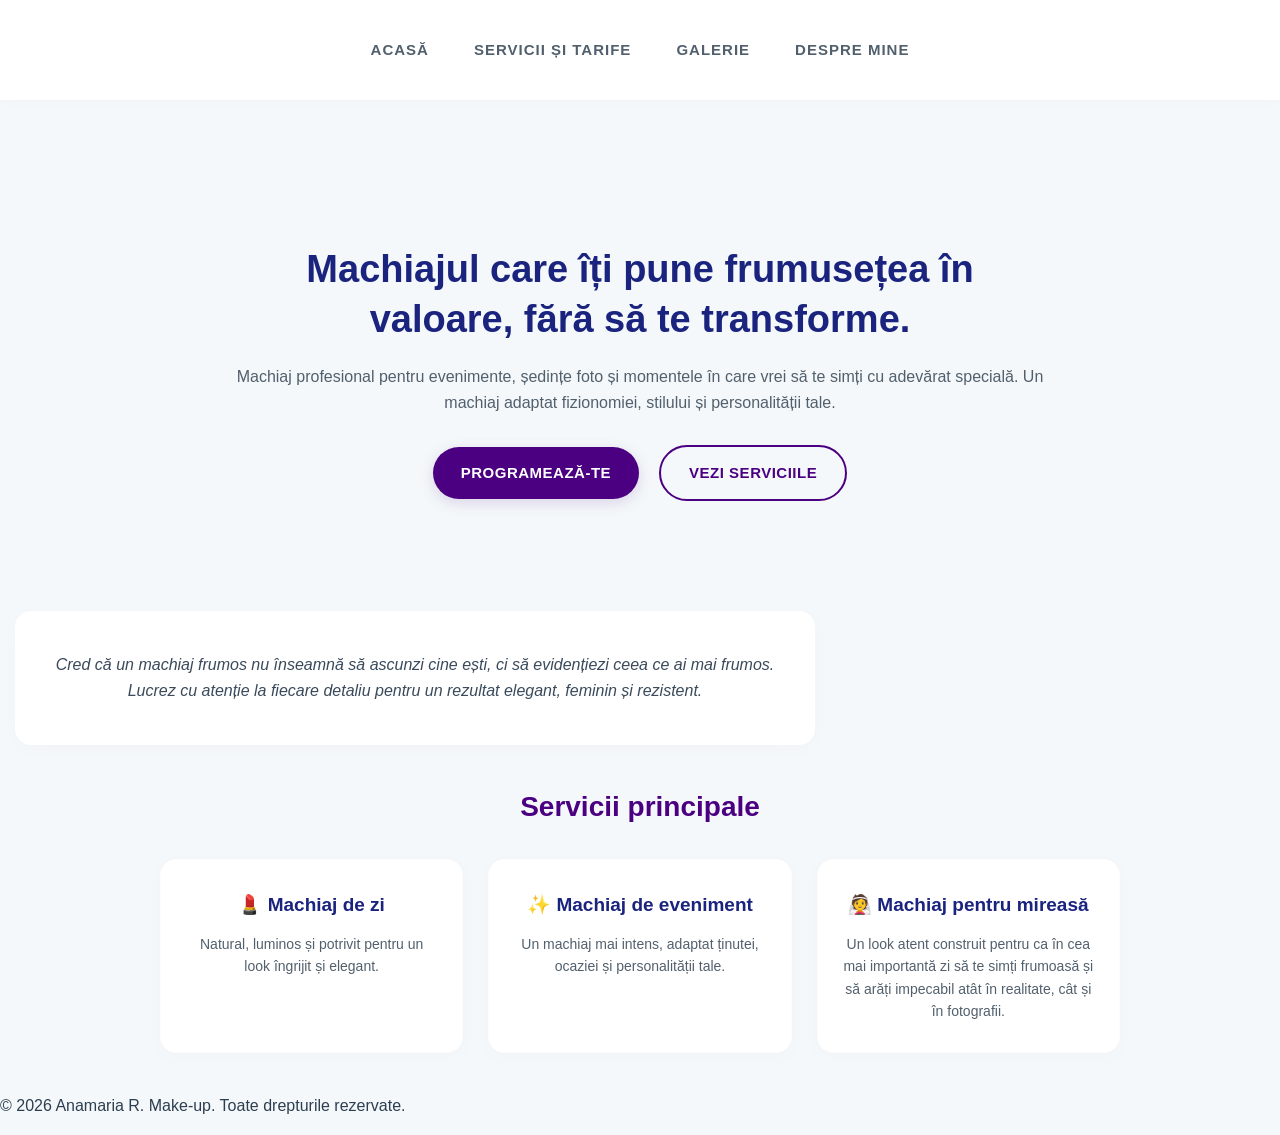
==== commit 891bbd57: "Update index.html" ====
--- a/index.html
+++ b/index.html
@@ -64,7 +64,7 @@
    <!-- Subsol Pagina (Footer) -->
   <footer>
     <div class="footer-content">
-      <p>&copy; 2026 Ana R. Make-up. Toate drepturile rezervate.</p>
+      <p>&copy; 2026 Anamaria R. Make-up. Toate drepturile rezervate.</p>
     </div>
   </footer>
 </body>
--- a/style.css
+++ b/style.css
@@ -2,18 +2,19 @@
    1. RESET ȘI STILURI GENERALE (PENTRU TOATE ECRANELE)
    ========================================================================== */
 * {
-    box-sizing: border-box;
+    box-sizing: border-box; /* Previne ieșirea elementelor din margini */
 }
 
 body {
-    background-color: #F4F8FA;
-    color: #2C3E50;
+    background-color: #F4F8FA; /* Albastru extrem de fin și deschis, aproape de alb */
+    color: #2C3E50;            /* Gri închis spre albastru, foarte elegant */
     font-family: 'Segoe UI', Roboto, Helvetica, Arial, sans-serif;
     margin: 0;
     padding: 0;
     line-height: 1.6;
 }
 
+/* Containere pentru aliniere */
 .container, .services-container, .gallery-container, .about-container {
     max-width: 1000px;
     margin: 0 auto;
@@ -21,7 +22,7 @@
 }
 
 h2 {
-    color: #4B0082;
+    color: #4B0082; /* Accent Indigo pentru titluri */
     font-size: 28px;
     font-weight: 600;
     text-align: center;
@@ -37,7 +38,7 @@
 }
 
 /* ==========================================================================
-   2. STRUCTURĂ NAVBAR (MOBILE FIRST - ÎN LINIE ORIZONTALĂ)
+   2. STRUCTURĂ NAVBAR (MODIFICATĂ - ÎN LINIE ORIZONTALĂ PE MOBIL)
    ========================================================================== */
 .main-navbar {
     background-color: #ffffff;
@@ -64,7 +65,7 @@
     margin: 0;
     padding: 0;
     display: flex;
-    flex-direction: row;       /* Linie orizontală direct pe mobil */
+    flex-direction: row;       /* Elemente așezate orizontal pe mobil */
     flex-wrap: wrap;           /* Permite coborârea curată dacă ecranul este extrem de îngust */
     gap: 6px 8px;              /* Spațiu controlat între link-uri */
     justify-content: center;   
@@ -75,7 +76,7 @@
 .nav-link {
     text-decoration: none;
     color: #52606D;
-    font-size: 11px;           /* Font fin și compact pentru a încăpea totul pe mobil */
+    font-size: 11px;           /* Font compact pentru a încăpea totul pe un rând */
     font-weight: 600;
     letter-spacing: 0.3px;
     text-transform: uppercase;
@@ -91,33 +92,33 @@
 }
 
 /* ==========================================================================
-   3. PAGINA ACASĂ - HERO & SECȚIUNEA INTRO (OPTIMIZAT PENTRU MOBIL)
+   3. PAGINA ACASĂ - HERO & SECȚIUNEA INTRO (STILIZARE SPECIALĂ MOBIL - NEMODIFICAT)
    ========================================================================== */
 .hero-section {
     text-align: center;
-    padding: 40px 20px;
+    padding: 40px 20px; /* Redus pe mobil ca să nu ocupe tot ecranul */
     max-width: 850px;
     margin: 0 auto;
 }
 
 .hero-section h1 {
-    font-size: 26px;
-    color: #1A237E;
+    font-size: 28px; /* Redus considerabil de la 38px pe mobil pentru a preveni textul gigant */
+    color: #1A237E;  /* Albastru închis regal */
     line-height: 1.3;
     margin-bottom: 20px;
     font-weight: 600;
 }
 
 .hero-section .subtitle {
-    font-size: 15px;
+    font-size: 16px;
     color: #52606D;
     margin-bottom: 30px;
 }
 
-/* Butoane interactive așezate unul sub altul pe mobil */
+/* Butoane interactive optimizate pentru mobil */
 .cta-buttons {
     display: flex;
-    flex-direction: column;
+    flex-direction: column; /* Pe telefoane se pun unul sub altul pentru a nu fi tăiate */
     align-items: center;
     gap: 15px;
     width: 100%;
@@ -127,15 +128,15 @@
     display: inline-block;
     text-decoration: none;
     padding: 14px 28px;
-    font-size: 14px;
+    font-size: 15px;
     font-weight: 600;
     letter-spacing: 0.5px;
     border-radius: 30px; 
     transition: all 0.3s ease;
-    width: 100%;         
-    max-width: 280px;    
-    text-align: center;
-    white-space: nowrap; 
+    width: 100%;         /* Ocupă toată lățimea disponibilă pe mobil pentru click ușor */
+    max-width: 280px;    /* Împiedică butoanele să devină uriașe pe ecrane intermediare */
+    text-align: center;
+    white-space: nowrap; /* Împiedică cuvintele lungi să treacă urât pe rândul doi */
 }
 
 .btn-primary {
@@ -160,6 +161,7 @@
     transform: translateY(-2px);
 }
 
+/* Scurta prezentare */
 .intro-section {
     background-color: #ffffff; 
     max-width: 800px;
@@ -174,7 +176,7 @@
 }
 
 /* ==========================================================================
-   4. ALTE SECȚIUNI (CARDURI, TABELE, GRIDURI)
+   4. ALTE SECȚIUNI (CARDURI, TABELE, GRIDURI - NEMODIFICAT)
    ========================================================================== */
 .featured-services {
     max-width: 1000px;
@@ -220,22 +222,70 @@
     margin: 0;
 }
 
-footer {
-    background-color: #ffffff;
-    text-align: center;
-    padding: 20px;
-    margin-top: 40px;
-    border-top: 1px solid #EBF1F5;
-}
-
-footer p {
-    margin: 0;
+.prices-table {
+    width: 100%;
+    border-collapse: collapse;
+    background: #ffffff;
+    border-radius: 16px;
+    overflow: hidden; 
+    box-shadow: 0 4px 25px rgba(0, 0, 0, 0.03);
+    margin-top: 20px;
+}
+
+.prices-table th {
+    background-color: #4B0082; 
+    color: #ffffff;
+    text-align: left;
+    padding: 18px 24px;
+    font-size: 15px;
+    text-transform: uppercase;
+    letter-spacing: 0.5px;
+}
+
+.prices-table td {
+    padding: 20px 24px;
+    border-bottom: 1px solid #EBF1F5;
+    color: #2C3E50;
+    font-size: 15px;
+}
+
+.prices-table tr:last-child td {
+    border-bottom: none;
+}
+
+.prices-table td strong {
+    color: #1A237E;
+}
+
+.prices-table td small {
     color: #7B8A96;
-    font-size: 14px;
-}
-
-/* ==========================================================================
-   5. ADAPTARE PENTRU PC ȘI ECRANE MARI (DE LA 769px ÎN SUS)
+    font-size: 13px;
+}
+
+.gallery-grid {
+    display: grid;
+    grid-template-columns: repeat(auto-fit, minmax(220px, 1fr));
+    gap: 25px;
+    margin-top: 30px;
+}
+
+.gallery-item {
+    position: relative;
+    background: #ffffff;
+    border-radius: 16px;
+    overflow: hidden;
+    box-shadow: 0 4px 20px rgba(0, 0, 0, 0.03);
+}
+
+.gallery-item img {
+    width: 100%;
+    height: 320px;
+    object-fit: cover; 
+}
+
+
+/* ==========================================================================
+   5. ADAPTARE DETALIATĂ PENTRU TABLETE ȘI LAPTOPURI (ECRANE MARI > 769px - NEMODIFICAT)
    ========================================================================== */
 @media screen and (min-width: 769px) {
     .main-navbar {
@@ -251,7 +301,9 @@
     }
 
     .menu ul {
+        flex-direction: row;      /* Meniul revine la formă orizontală pe monitor */
         gap: 45px;                
+        justify-content: center;
     }
 
     .nav-link {
@@ -277,15 +329,16 @@
         width: 100%;
     }
 
+    /* Modificări secțiune Hero pe PC */
     .hero-section {
         padding: 80px 20px;
     }
 
     .hero-section h1 {
-        font-size: 38px; 
-    }
-
-    /* Butoanele revin în linie orizontală pe PC */
+        font-size: 38px; /* Își revine la dimensiunea elegantă de monitor */
+    }
+
+    /* Butoanele revin în linie orizontală pe ecran mare */
     .cta-buttons {
         flex-direction: row;
         justify-content: center;
@@ -293,6 +346,6 @@
     }
 
     .btn-primary, .btn-secondary {
-        width: auto; 
-    }
-}
+        width: auto; /* Renunță la lățimea 100% de mobil */
+    }
+}
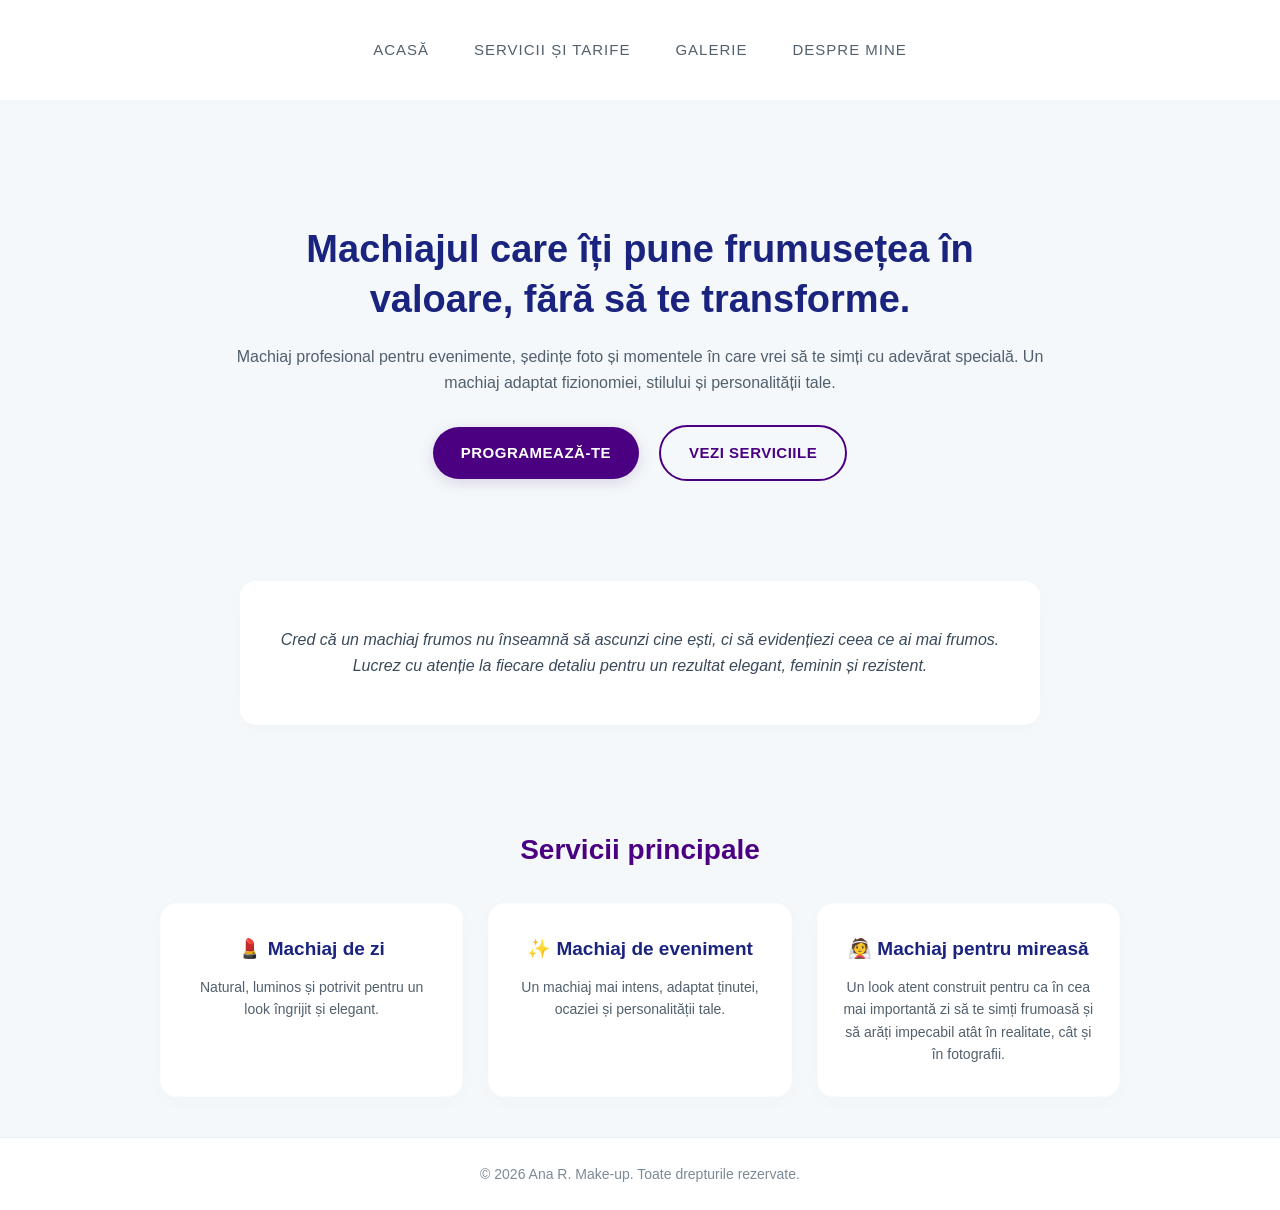
==== commit ee9b7351: "Update index.html" ====
--- a/index.html
+++ b/index.html
@@ -3,7 +3,7 @@
 <head>
   <meta charset="UTF-8">
   <meta name="viewport" content="width=device-width, initial-scale=1.0">
-  <title>Anamaria R. Make-up</title>
+  <title>Ana R. Make-up</title>
   <!--Logo title begin-->
   <link rel="icon" type="img/icon" href="logo_Ana_R.png">
   <!--Logo Title end-->
@@ -64,7 +64,7 @@
    <!-- Subsol Pagina (Footer) -->
   <footer>
     <div class="footer-content">
-      <p>&copy; 2026 Anamaria R. Make-up. Toate drepturile rezervate.</p>
+      <p>&copy; 2026 Ana R. Make-up. Toate drepturile rezervate.</p>
     </div>
   </footer>
 </body>
--- a/style.css
+++ b/style.css
@@ -1,20 +1,36 @@
 /* ==========================================================================
-   1. RESET ȘI STILURI GENERALE (PENTRU TOATE ECRANELE)
+   1. RESET, STRUCTURĂ ȘI FOOTER STABILIZAT (PENTRU TOATE ECRANELE)
    ========================================================================== */
 * {
-    box-sizing: border-box; /* Previne ieșirea elementelor din margini */
-}
-
-body {
-    background-color: #F4F8FA; /* Albastru extrem de fin și deschis, aproape de alb */
-    color: #2C3E50;            /* Gri închis spre albastru, foarte elegant */
-    font-family: 'Segoe UI', Roboto, Helvetica, Arial, sans-serif;
+    box-sizing: border-box;
+}
+
+html, body {
+    height: 100%; /* Obligatoriu pentru a menține footer-ul la baza ferestrei pe pagini scurte */
     margin: 0;
     padding: 0;
+}
+
+body {
+    background-color: #F4F8FA;
+    color: #2C3E50;
+    font-family: 'Segoe UI', Roboto, Helvetica, Arial, sans-serif;
     line-height: 1.6;
-}
-
-/* Containere pentru aliniere */
+    display: flex;
+    flex-direction: column; /* Organizează structura paginii pe axă verticală */
+}
+
+/* Forțează conținutul principal să ocupe tot spațiul liber, împingând footer-ul jos */
+.hero-section, 
+.services-container, 
+.gallery-container, 
+.about-container,
+.intro-section,
+.featured-services {
+    flex-shrink: 0;
+}
+
+/* Containere universale - perfect centrate pe PC */
 .container, .services-container, .gallery-container, .about-container {
     max-width: 1000px;
     margin: 0 auto;
@@ -22,7 +38,7 @@
 }
 
 h2 {
-    color: #4B0082; /* Accent Indigo pentru titluri */
+    color: #4B0082;
     font-size: 28px;
     font-weight: 600;
     text-align: center;
@@ -38,12 +54,12 @@
 }
 
 /* ==========================================================================
-   2. STRUCTURĂ NAVBAR (MODIFICATĂ - ÎN LINIE ORIZONTALĂ PE MOBIL)
+   2. NAVBAR - DESIGN ORIGINAL ȘI CURAT PENTRU CALCULATOR (PC)
    ========================================================================== */
 .main-navbar {
     background-color: #ffffff;
-    padding: 12px 0;              
-    margin-bottom: 20px;          
+    padding: 30px 0;              
+    margin-bottom: 40px;          
     box-shadow: 0 2px 10px rgba(0, 0, 0, 0.02);
     position: sticky;
     top: 0;
@@ -52,8 +68,10 @@
 }
 
 .nav-container {
-    width: 100%;
-    padding: 0 5px;              
+    max-width: 1000px;
+    margin: 0 auto;
+    width: 100%;
+    padding: 0 20px;              
 }
 
 .menu {
@@ -65,9 +83,8 @@
     margin: 0;
     padding: 0;
     display: flex;
-    flex-direction: row;       /* Elemente așezate orizontal pe mobil */
-    flex-wrap: wrap;           /* Permite coborârea curată dacă ecranul este extrem de îngust */
-    gap: 6px 8px;              /* Spațiu controlat între link-uri */
+    flex-direction: row;       
+    gap: 45px;                
     justify-content: center;   
     align-items: center;          
     width: 100%;
@@ -76,15 +93,32 @@
 .nav-link {
     text-decoration: none;
     color: #52606D;
-    font-size: 11px;           /* Font compact pentru a încăpea totul pe un rând */
-    font-weight: 600;
-    letter-spacing: 0.3px;
+    font-size: 15px;              
+    font-weight: 500;
+    letter-spacing: 1px;
     text-transform: uppercase;
-    padding: 6px 6px;
+    padding: 8px 0;
     display: block;               
     transition: all 0.3s ease;
     text-align: center;
-    white-space: nowrap;       /* Blochează ruperea textului "Despre mine" */
+    white-space: nowrap;
+    position: relative;
+}
+
+.nav-link::after {
+    content: '';
+    position: absolute;
+    bottom: 0;
+    left: 50%;
+    width: 0;
+    height: 2px;
+    background-color: #4B0082;
+    transition: all 0.3s ease;
+    transform: translateX(-50%);
+}
+
+.nav-link:hover::after {
+    width: 100%;
 }
 
 .nav-link:hover {
@@ -92,18 +126,18 @@
 }
 
 /* ==========================================================================
-   3. PAGINA ACASĂ - HERO & SECȚIUNEA INTRO (STILIZARE SPECIALĂ MOBIL - NEMODIFICAT)
+   3. PAGINA ACASĂ - HERO & PARAGRAFUL INTRO (ALINIAT ȘI CENTRAT PE PC)
    ========================================================================== */
 .hero-section {
     text-align: center;
-    padding: 40px 20px; /* Redus pe mobil ca să nu ocupe tot ecranul */
+    padding: 60px 20px; 
     max-width: 850px;
     margin: 0 auto;
 }
 
 .hero-section h1 {
-    font-size: 28px; /* Redus considerabil de la 38px pe mobil pentru a preveni textul gigant */
-    color: #1A237E;  /* Albastru închis regal */
+    font-size: 38px; 
+    color: #1A237E;  
     line-height: 1.3;
     margin-bottom: 20px;
     font-weight: 600;
@@ -115,12 +149,12 @@
     margin-bottom: 30px;
 }
 
-/* Butoane interactive optimizate pentru mobil */
 .cta-buttons {
     display: flex;
-    flex-direction: column; /* Pe telefoane se pun unul sub altul pentru a nu fi tăiate */
+    flex-direction: row; 
+    justify-content: center;
     align-items: center;
-    gap: 15px;
+    gap: 20px;
     width: 100%;
 }
 
@@ -133,10 +167,9 @@
     letter-spacing: 0.5px;
     border-radius: 30px; 
     transition: all 0.3s ease;
-    width: 100%;         /* Ocupă toată lățimea disponibilă pe mobil pentru click ușor */
-    max-width: 280px;    /* Împiedică butoanele să devină uriașe pe ecrane intermediare */
-    text-align: center;
-    white-space: nowrap; /* Împiedică cuvintele lungi să treacă urât pe rândul doi */
+    width: auto;         
+    text-align: center;
+    white-space: nowrap; 
 }
 
 .btn-primary {
@@ -161,12 +194,12 @@
     transform: translateY(-2px);
 }
 
-/* Scurta prezentare */
+/* PARAGRAFUL INTRO - REPARAT: Centrat milimetric pe axa de mijloc a monitorului */
 .intro-section {
     background-color: #ffffff; 
     max-width: 800px;
-    margin: 30px 15px;
-    padding: 25px;
+    margin: 40px auto; /* "auto" pe laterale forțează centrarea stabilă pe PC */
+    padding: 30px 25px;
     border-radius: 16px;
     text-align: center;
     font-size: 16px;
@@ -176,7 +209,7 @@
 }
 
 /* ==========================================================================
-   4. ALTE SECȚIUNI (CARDURI, TABELE, GRIDURI - NEMODIFICAT)
+   4. CONȚINUT EXTINS - CARDURI, TABELE ȘI PROPORȚII IMAGINI (PC)
    ========================================================================== */
 .featured-services {
     max-width: 1000px;
@@ -262,6 +295,7 @@
     font-size: 13px;
 }
 
+/* PORTODOLIU - Schimbat în structură fluidă echilibrată */
 .gallery-grid {
     display: grid;
     grid-template-columns: repeat(auto-fit, minmax(220px, 1fr));
@@ -277,75 +311,79 @@
     box-shadow: 0 4px 20px rgba(0, 0, 0, 0.03);
 }
 
+/* IMAGINI PORTRET - REPARAT: Nu mai escaladează uriaș pe ecrane late */
 .gallery-item img {
     width: 100%;
-    height: 320px;
+    height: 300px; 
     object-fit: cover; 
-}
-
-
-/* ==========================================================================
-   5. ADAPTARE DETALIATĂ PENTRU TABLETE ȘI LAPTOPURI (ECRANE MARI > 769px - NEMODIFICAT)
-   ========================================================================== */
-@media screen and (min-width: 769px) {
+    display: block;
+}
+
+/* FOOTER - REPARAT: Împins structural la baza paginii, fără suprapuneri */
+footer {
+    background-color: #ffffff;
+    text-align: center;
+    padding: 25px 20px;
+    margin-top: auto; /* Elementul cheie care îl obligă să coboare singur la sfârșit */
+    border-top: 1px solid #EBF1F5;
+    width: 100%;
+    flex-shrink: 0;
+}
+
+footer p {
+    margin: 0;
+    color: #7B8A96;
+    font-size: 14px;
+}
+
+/* ==========================================================================
+   5. COMPRESIE STRICTĂ PENTRU MOBIL (SITUAȚII SUB 768px LATIME)
+   ========================================================================== */
+@media screen and (max-width: 768px) {
     .main-navbar {
-        padding: 30px 0;          
-        margin-bottom: 40px;
+        padding: 15px 0;              
+        margin-bottom: 20px;          
     }
 
     .nav-container {
-        max-width: 1000px;
-        margin: 0 auto;
-        display: flex;
-        justify-content: center;
-    }
-
+        padding: 0 10px;              
+    }
+
+    /* Modifică exclusiv navbar-ul pe mobil în formă liniară */
     .menu ul {
-        flex-direction: row;      /* Meniul revine la formă orizontală pe monitor */
-        gap: 45px;                
-        justify-content: center;
+        flex-direction: row;       
+        flex-wrap: wrap;           
+        gap: 6px 8px;              
     }
 
     .nav-link {
-        font-size: 15px;
-        letter-spacing: 1px;
-        padding: 8px 0;
-        position: relative;
-    }
-
-    .nav-link::after {
-        content: '';
-        position: absolute;
-        bottom: 0;
-        left: 50%;
-        width: 0;
-        height: 2px;
-        background-color: #4B0082;
-        transition: all 0.3s ease;
-        transform: translateX(-50%);
-    }
-
-    .nav-link:hover::after {
-        width: 100%;
-    }
-
-    /* Modificări secțiune Hero pe PC */
+        font-size: 11px;              
+        padding: 6px 6px;
+        letter-spacing: 0.3px;
+    }
+
     .hero-section {
-        padding: 80px 20px;
+        padding: 40px 20px;
     }
 
     .hero-section h1 {
-        font-size: 38px; /* Își revine la dimensiunea elegantă de monitor */
-    }
-
-    /* Butoanele revin în linie orizontală pe ecran mare */
+        font-size: 28px; 
+    }
+
+    /* Încadrează butoanele pe verticală doar pe telefon */
     .cta-buttons {
-        flex-direction: row;
-        justify-content: center;
-        gap: 20px;
+        flex-direction: column;
+        gap: 15px;
     }
 
     .btn-primary, .btn-secondary {
-        width: auto; /* Renunță la lățimea 100% de mobil */
-    }
-}
+        width: 100%;         
+        max-width: 280px;    
+    }
+
+    /* Recuperează marginile de siguranță stânga-dreapta pentru citire pe mobil */
+    .intro-section {
+        margin: 30px 15px;
+        padding: 25px 20px;
+    }
+}
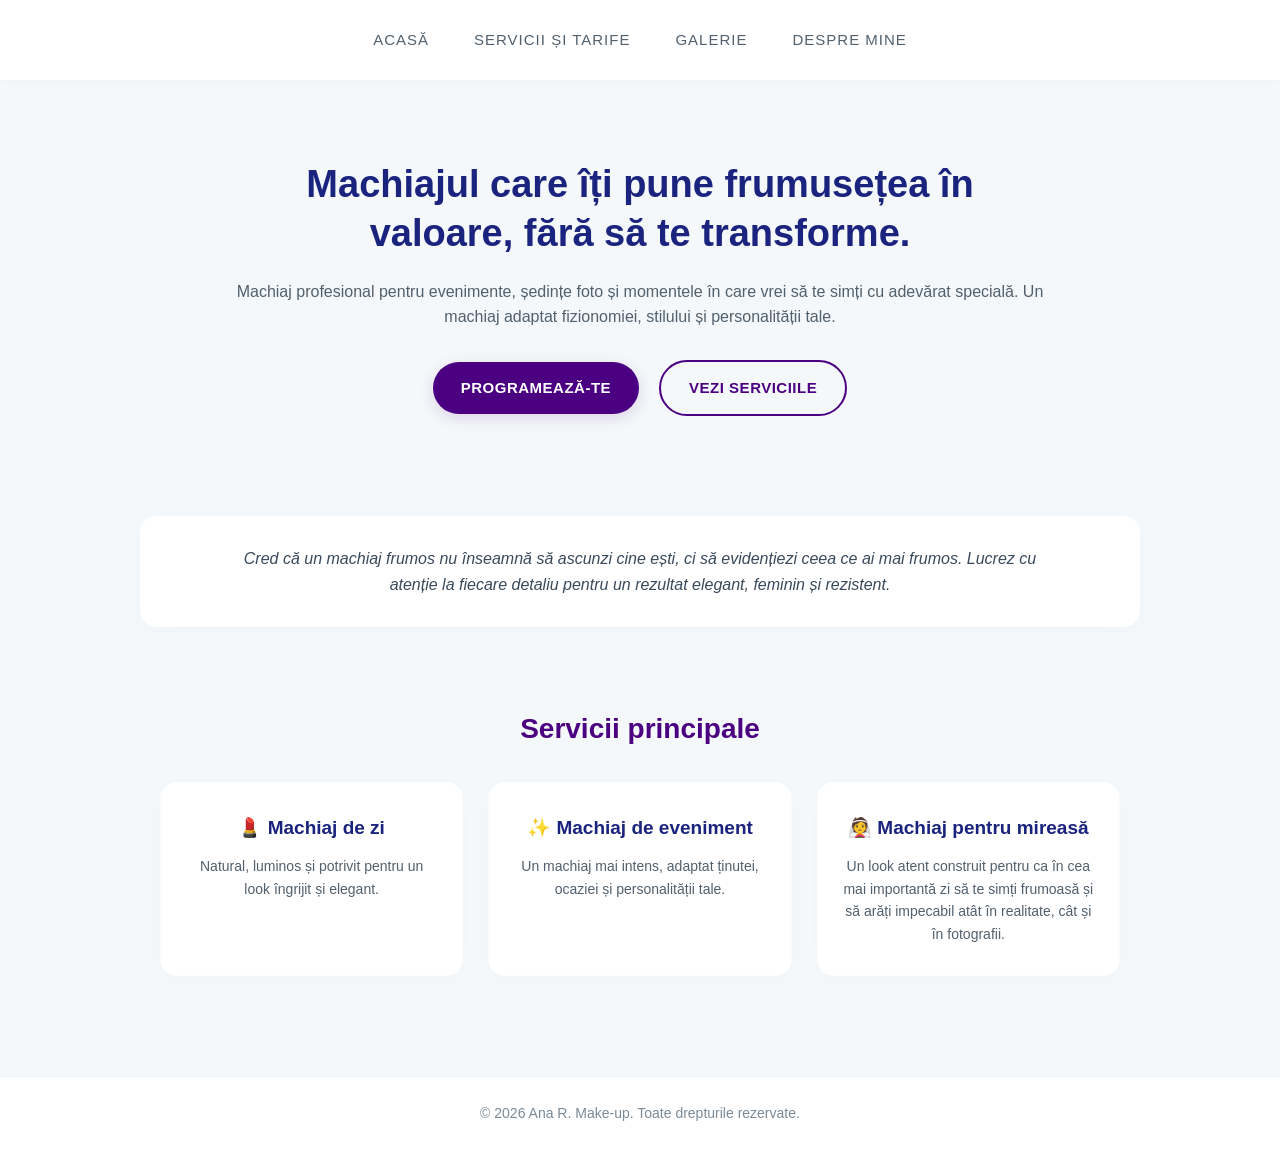
==== commit cc326c68: "Update index.html" ====
--- a/index.html
+++ b/index.html
@@ -70,5 +70,4 @@
 </body>
 </html>
 
-</body>
-</html>
+
--- a/style.css
+++ b/style.css
@@ -1,12 +1,8 @@
 /* ==========================================================================
-   1. RESET, STRUCTURĂ ȘI FOOTER STABILIZAT (PENTRU TOATE ECRANELE)
+   1. RESET ȘI STRUCTURĂ FLUIDĂ (REZOLVĂ FOOTER-UL ȘI INTRO PE TOATE ECRANELE)
    ========================================================================== */
 * {
     box-sizing: border-box;
-}
-
-html, body {
-    height: 100%; /* Obligatoriu pentru a menține footer-ul la baza ferestrei pe pagini scurte */
     margin: 0;
     padding: 0;
 }
@@ -16,25 +12,15 @@
     color: #2C3E50;
     font-family: 'Segoe UI', Roboto, Helvetica, Arial, sans-serif;
     line-height: 1.6;
-    display: flex;
-    flex-direction: column; /* Organizează structura paginii pe axă verticală */
-}
-
-/* Forțează conținutul principal să ocupe tot spațiul liber, împingând footer-ul jos */
-.hero-section, 
-.services-container, 
-.gallery-container, 
-.about-container,
-.intro-section,
-.featured-services {
-    flex-shrink: 0;
-}
-
-/* Containere universale - perfect centrate pe PC */
-.container, .services-container, .gallery-container, .about-container {
+    display: block; /* Dezactivează Flexbox de pe body care deforma structura */
+}
+
+/* Containere pentru aliniere și centrare generală */
+.container, .services-container, .gallery-container, .about-container, .featured-services {
     max-width: 1000px;
     margin: 0 auto;
     padding: 40px 20px;
+    width: 100%;
 }
 
 h2 {
@@ -42,7 +28,7 @@
     font-size: 28px;
     font-weight: 600;
     text-align: center;
-    margin-bottom: 10px;
+    margin-bottom: 20px;
 }
 
 .section-intro {
@@ -54,12 +40,12 @@
 }
 
 /* ==========================================================================
-   2. NAVBAR - DESIGN ORIGINAL ȘI CURAT PENTRU CALCULATOR (PC)
+   2. STRUCTURĂ NAVBAR (MĂRIME ORIGINALĂ PC, COMPACT PE MOBIL)
    ========================================================================== */
 .main-navbar {
     background-color: #ffffff;
-    padding: 30px 0;              
-    margin-bottom: 40px;          
+    padding: 20px 0;              
+    margin-bottom: 20px;          
     box-shadow: 0 2px 10px rgba(0, 0, 0, 0.02);
     position: sticky;
     top: 0;
@@ -102,23 +88,6 @@
     transition: all 0.3s ease;
     text-align: center;
     white-space: nowrap;
-    position: relative;
-}
-
-.nav-link::after {
-    content: '';
-    position: absolute;
-    bottom: 0;
-    left: 50%;
-    width: 0;
-    height: 2px;
-    background-color: #4B0082;
-    transition: all 0.3s ease;
-    transform: translateX(-50%);
-}
-
-.nav-link:hover::after {
-    width: 100%;
 }
 
 .nav-link:hover {
@@ -126,13 +95,14 @@
 }
 
 /* ==========================================================================
-   3. PAGINA ACASĂ - HERO & PARAGRAFUL INTRO (ALINIAT ȘI CENTRAT PE PC)
+   3. PAGINA ACASĂ - HERO SECTION (EVITĂ SUPRAPUNEREA CU NAVBAR-UL)
    ========================================================================== */
 .hero-section {
     text-align: center;
     padding: 60px 20px; 
     max-width: 850px;
     margin: 0 auto;
+    width: 100%;
 }
 
 .hero-section h1 {
@@ -194,35 +164,40 @@
     transform: translateY(-2px);
 }
 
-/* PARAGRAFUL INTRO - REPARAT: Centrat milimetric pe axa de mijloc a monitorului */
+/* ==========================================================================
+   4. CORECTARE SECȚIUNE INTRO (PARAGRAFUL ALINIAT PROST ÎN IMAGINE)
+   ========================================================================== */
 .intro-section {
     background-color: #ffffff; 
-    max-width: 800px;
-    margin: 40px auto; /* "auto" pe laterale forțează centrarea stabilă pe PC */
-    padding: 30px 25px;
+    max-width: 1000px;         /* Aliniat perfect la lățimea grilei de carduri */
+    margin: 40px auto;         /* Centrează stabil pe mijlocul ecranului */
+    padding: 30px 40px;
     border-radius: 16px;
     text-align: center;
+    box-shadow: 0 4px 20px rgba(0, 0, 0, 0.02);
+    width: calc(100% - 40px);  /* Previne lipirea de margini pe monitoare intermediare */
+}
+
+.intro-section p {
     font-size: 16px;
     font-style: italic;
     color: #3A4A5B;
-    box-shadow: 0 4px 20px rgba(0, 0, 0, 0.02);
-}
-
-/* ==========================================================================
-   4. CONȚINUT EXTINS - CARDURI, TABELE ȘI PROPORȚII IMAGINI (PC)
-   ========================================================================== */
-.featured-services {
-    max-width: 1000px;
-    margin: 40px auto;
-    padding: 0 20px;
-}
-
+    margin: 0 auto;
+    max-width: 800px;          /* Împiedică rândurile de text să devină prea lungi */
+    text-align: center;
+}
+
+/* ==========================================================================
+   5. SERVICII VEDETA (CARDURI DISPUSE CORECT PE ORIZONTALĂ PE PC)
+   ========================================================================== */
 .services-grid {
     display: flex;
+    flex-direction: row;       /* Linie orizontală pe desktop */
     flex-wrap: wrap;
     gap: 25px;
     justify-content: center;
     margin-top: 30px;
+    width: 100%;
 }
 
 .service-card {
@@ -255,79 +230,23 @@
     margin: 0;
 }
 
-.prices-table {
-    width: 100%;
-    border-collapse: collapse;
-    background: #ffffff;
-    border-radius: 16px;
-    overflow: hidden; 
-    box-shadow: 0 4px 25px rgba(0, 0, 0, 0.03);
-    margin-top: 20px;
-}
-
-.prices-table th {
-    background-color: #4B0082; 
-    color: #ffffff;
-    text-align: left;
-    padding: 18px 24px;
-    font-size: 15px;
-    text-transform: uppercase;
-    letter-spacing: 0.5px;
-}
-
-.prices-table td {
-    padding: 20px 24px;
-    border-bottom: 1px solid #EBF1F5;
-    color: #2C3E50;
-    font-size: 15px;
-}
-
-.prices-table tr:last-child td {
-    border-bottom: none;
-}
-
-.prices-table td strong {
-    color: #1A237E;
-}
-
-.prices-table td small {
-    color: #7B8A96;
-    font-size: 13px;
-}
-
-/* PORTODOLIU - Schimbat în structură fluidă echilibrată */
-.gallery-grid {
-    display: grid;
-    grid-template-columns: repeat(auto-fit, minmax(220px, 1fr));
-    gap: 25px;
-    margin-top: 30px;
-}
-
-.gallery-item {
-    position: relative;
-    background: #ffffff;
-    border-radius: 16px;
-    overflow: hidden;
-    box-shadow: 0 4px 20px rgba(0, 0, 0, 0.03);
-}
-
-/* IMAGINI PORTRET - REPARAT: Nu mai escaladează uriaș pe ecrane late */
-.gallery-item img {
-    width: 100%;
-    height: 300px; 
-    object-fit: cover; 
-    display: block;
-}
-
-/* FOOTER - REPARAT: Împins structural la baza paginii, fără suprapuneri */
+/* ==========================================================================
+   6. CORECTARE FOOTER (OBLIGAT SĂ STEA CENTRAT ȘI JOS)
+   ========================================================================== */
 footer {
     background-color: #ffffff;
     text-align: center;
     padding: 25px 20px;
-    margin-top: auto; /* Elementul cheie care îl obligă să coboare singur la sfârșit */
+    margin-top: 60px;          
     border-top: 1px solid #EBF1F5;
     width: 100%;
-    flex-shrink: 0;
+    clear: both;               
+}
+
+.footer-content {
+    max-width: 1000px;
+    margin: 0 auto;
+    text-align: center;        /* Forțează centrarea textului copyright pe PC */
 }
 
 footer p {
@@ -337,19 +256,19 @@
 }
 
 /* ==========================================================================
-   5. COMPRESIE STRICTĂ PENTRU MOBIL (SITUAȚII SUB 768px LATIME)
+   7. CORECTURI DE ADAPTARE STRICT PENTRU TELEFOANE (SUB 768px)
    ========================================================================== */
 @media screen and (max-width: 768px) {
     .main-navbar {
-        padding: 15px 0;              
+        padding: 12px 0;              
         margin-bottom: 20px;          
     }
 
     .nav-container {
-        padding: 0 10px;              
-    }
-
-    /* Modifică exclusiv navbar-ul pe mobil în formă liniară */
+        padding: 0 5px;              
+    }
+
+    /* Meniul trece în linie strânsă pe mobil */
     .menu ul {
         flex-direction: row;       
         flex-wrap: wrap;           
@@ -357,7 +276,7 @@
     }
 
     .nav-link {
-        font-size: 11px;              
+        font-size: 11px;           
         padding: 6px 6px;
         letter-spacing: 0.3px;
     }
@@ -367,10 +286,10 @@
     }
 
     .hero-section h1 {
-        font-size: 28px; 
-    }
-
-    /* Încadrează butoanele pe verticală doar pe telefon */
+        font-size: 26px;
+    }
+
+    /* Butoanele devin verticale doar pe ecrane mici */
     .cta-buttons {
         flex-direction: column;
         gap: 15px;
@@ -381,9 +300,9 @@
         max-width: 280px;    
     }
 
-    /* Recuperează marginile de siguranță stânga-dreapta pentru citire pe mobil */
     .intro-section {
-        margin: 30px 15px;
-        padding: 25px 20px;
-    }
-}
+        margin: 20px auto;
+        padding: 20px;
+        width: calc(100% - 30px);
+    }
+}
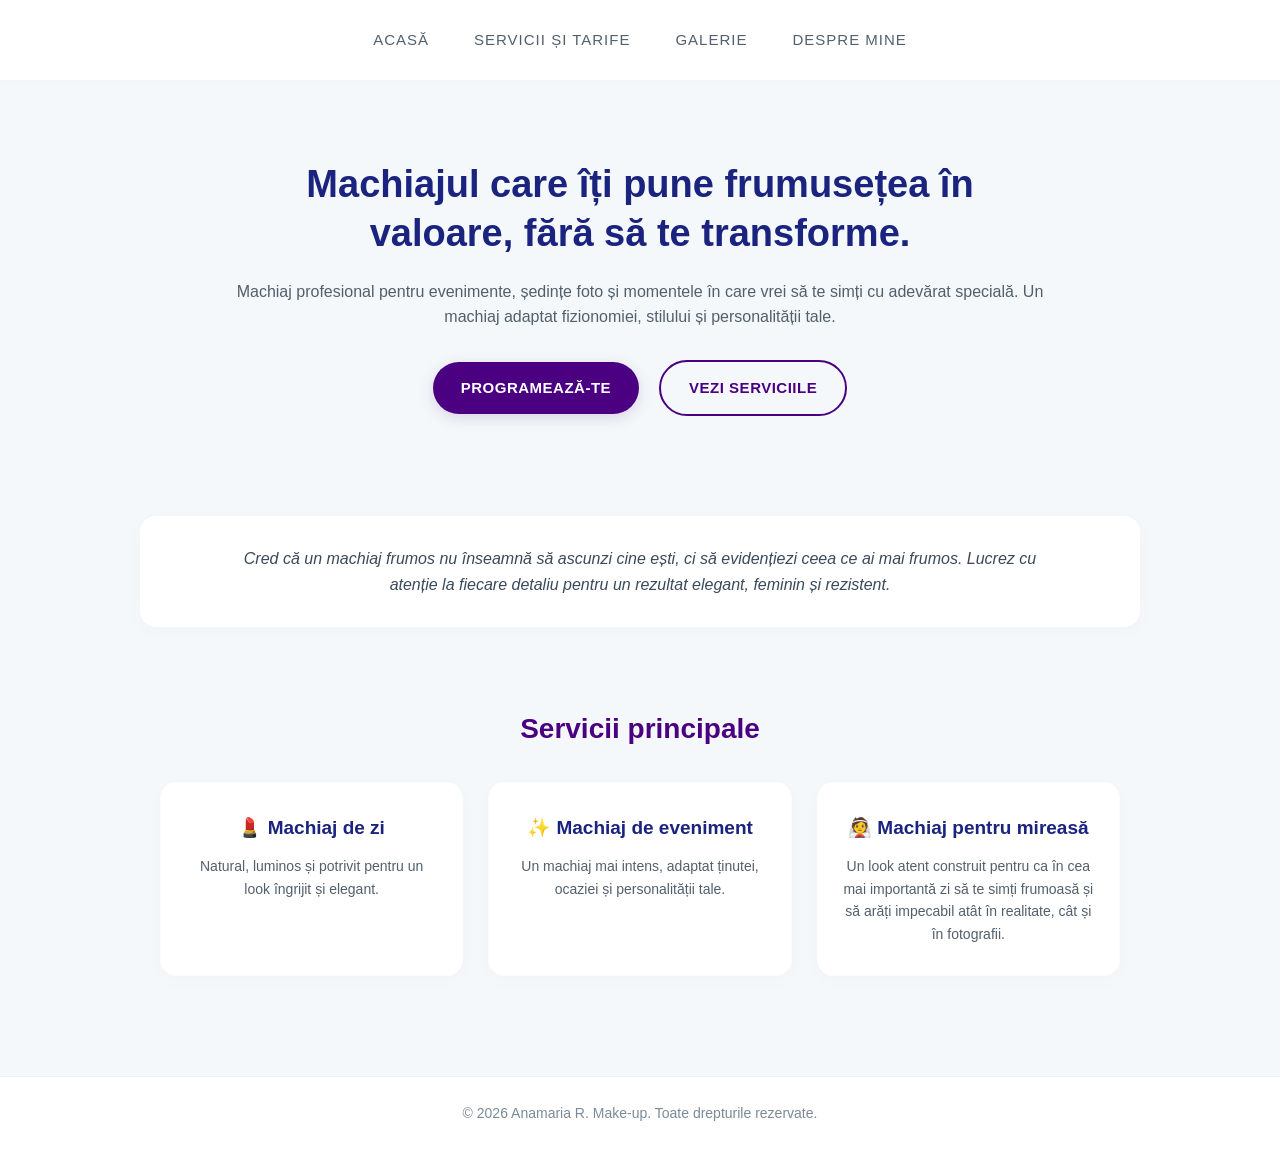
==== commit a31af64b: "Update index.html" ====
--- a/index.html
+++ b/index.html
@@ -3,7 +3,7 @@
 <head>
   <meta charset="UTF-8">
   <meta name="viewport" content="width=device-width, initial-scale=1.0">
-  <title>Ana R. Make-up</title>
+  <title>Anamaria R. Make-up</title>
   <!--Logo title begin-->
   <link rel="icon" type="img/icon" href="logo_Ana_R.png">
   <!--Logo Title end-->
@@ -64,7 +64,7 @@
    <!-- Subsol Pagina (Footer) -->
   <footer>
     <div class="footer-content">
-      <p>&copy; 2026 Ana R. Make-up. Toate drepturile rezervate.</p>
+      <p>&copy; 2026 Anamaria R. Make-up. Toate drepturile rezervate.</p>
     </div>
   </footer>
 </body>
